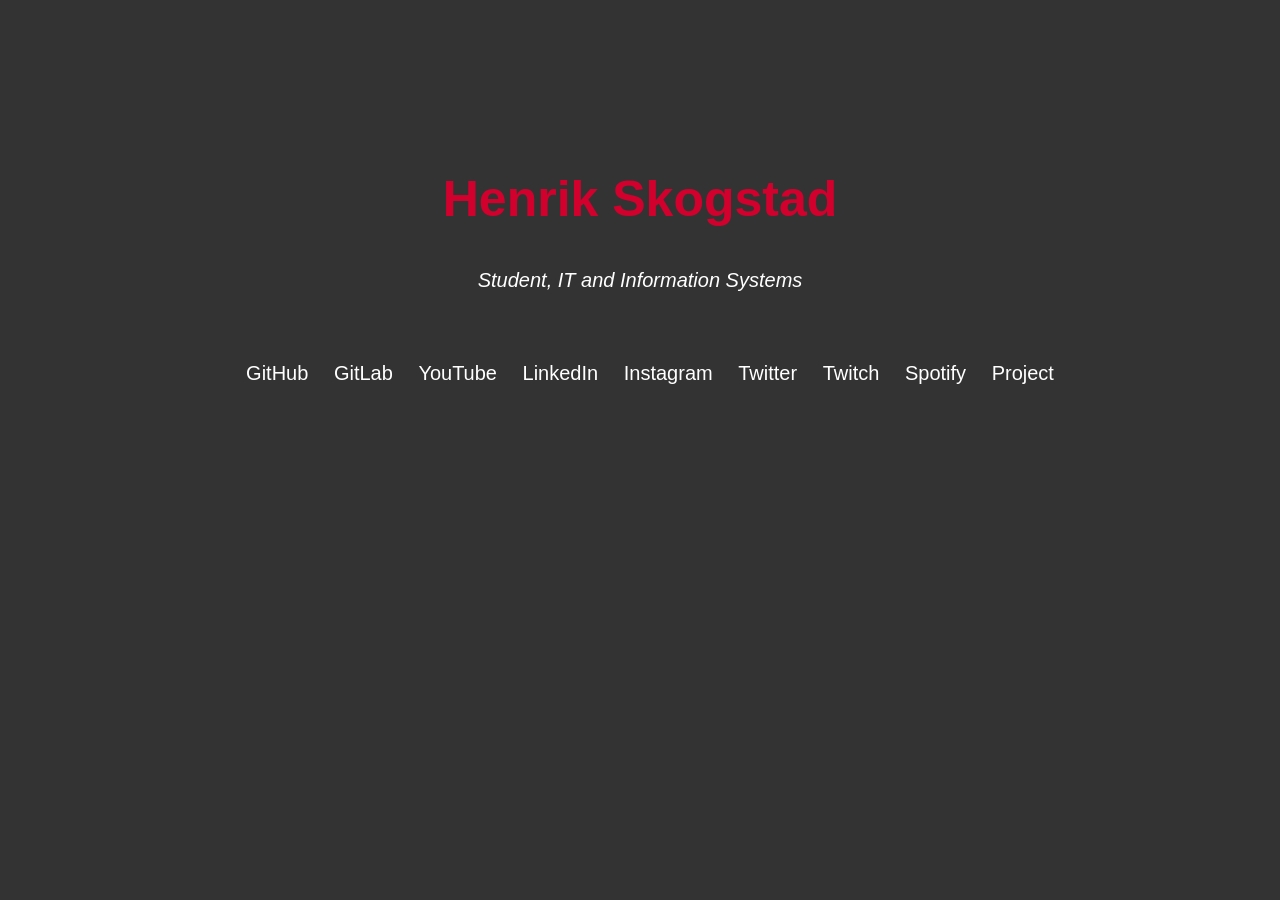
==== index.html @ 6e89b496 "Update index.html" ====
<!DOCTYPE html>
<html lang="en">

<head>
    	<meta charset="utf-8">
	<meta name="viewport" content="width=device-width, initial-scale=1.0">
	<meta name="title" content="skogstad">
	<meta name="description" content="skogstad link page">
	<meta name="keywords" content="skogstad, henrik, uia">
	<meta name="robots" content="index, follow">
	<meta http-equiv="Content-Type" content="text/html; charset=utf-8">
	<meta name="author" content="Henrik Skogstad">
	<title>Skogstad</title>
	<link rel="shortcut icon" type="image/png" href="images/image.png" />
   	<link rel="stylesheet" href="css/styles.css">
	
</head>
<body>

<!-- Navbar -->
<section class="navbar">
	<a href="https://www.youtube.com/watch?v=dQw4w9WgXcQ"><h2>Henrik Skogstad</h2></a>
	<p><i>Student, IT and Information Systems</i></p>
    <ul>
        <li><a href="https://github.com/Skogstad-beep" target="_blank">GitHub</a></li>
	<li><a href="https://gitlab.com/Skogstad-beep" target="_blank">GitLab</a></li>
        <li><a href="https://www.youtube.com/channel/UCy0a8EIgrMIhomX0v0USUjg" target="_blank">YouTube</a></li>
        <li><a href="https://www.linkedin.com/in/henrik-skogstad-150b83199/" target="_blank">LinkedIn</a></li>
	<li><a href="https://www.instagram.com/henrik.skogstad/" target="_blank">Instagram</a></li>
	<li><a href="https://twitter.com/Sk0gstad" target="_blank">Twitter</a></li>
	<li><a href="https://www.twitch.tv/sk0gstad" target="_blank">Twitch</a></li>
	<li><a href="https://open.spotify.com/user/x-henrik-x" target="_blank">Spotify</a></li>
	<li><a href="project.html" target="_blank">Project</a></li>

    </ul>
</section>
</body>


</html>
---- css/styles.css ----
/* -- Design for hele body -- */
        body {
            margin: 0;
            background-color: #333;
        }
        /* -- Navbar design -- */
        .navbar a {
            text-decoration: none;
        }
        .navbar p {
         color: #fff;
        }
        .navbar h2 {
            text-align: center;
            color: #d2002d;
            font-size: 50px;
            font-family: 'Roboto', sans-serif;
            padding-top: 10%;
        }
        .navbar {
            text-align: center;
            margin: 0;
            font-size: 20px;
            font-family: 'Roboto', sans-serif;
            width: 100%;
        }
        ul {
        }
        ul li {
            display: inline-block;
            margin-bottom: 5px;
            margin-top: 50px;
            margin-right: 20px;
        }
        ul li a {
            text-decoration: none;
            color: #fff;
        }
        ul li a:hover {
            color: #d2002d;
            transition: 0.25s;
        }
        /* -- UIA Logo -- */
        .UIA-Logo {
            text-align: center;
            float: bottom;
            padding-top: 100px;
        }
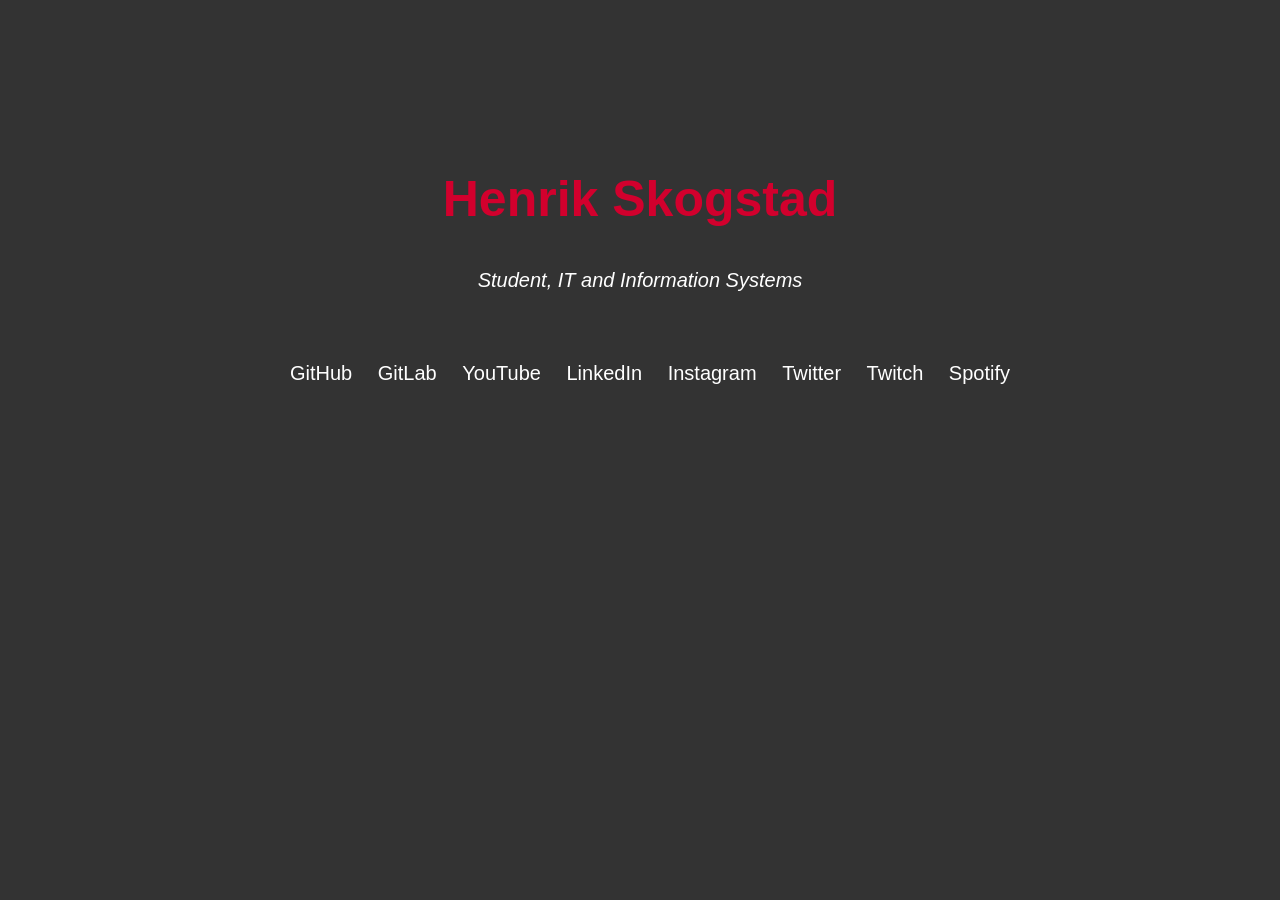
==== commit 6fdaeea9: "Update index.html" ====
--- a/index.html
+++ b/index.html
@@ -30,8 +30,6 @@
 	<li><a href="https://twitter.com/Sk0gstad" target="_blank">Twitter</a></li>
 	<li><a href="https://www.twitch.tv/sk0gstad" target="_blank">Twitch</a></li>
 	<li><a href="https://open.spotify.com/user/x-henrik-x" target="_blank">Spotify</a></li>
-	<li><a href="project.html" target="_blank">Project</a></li>
-
     </ul>
 </section>
 </body>
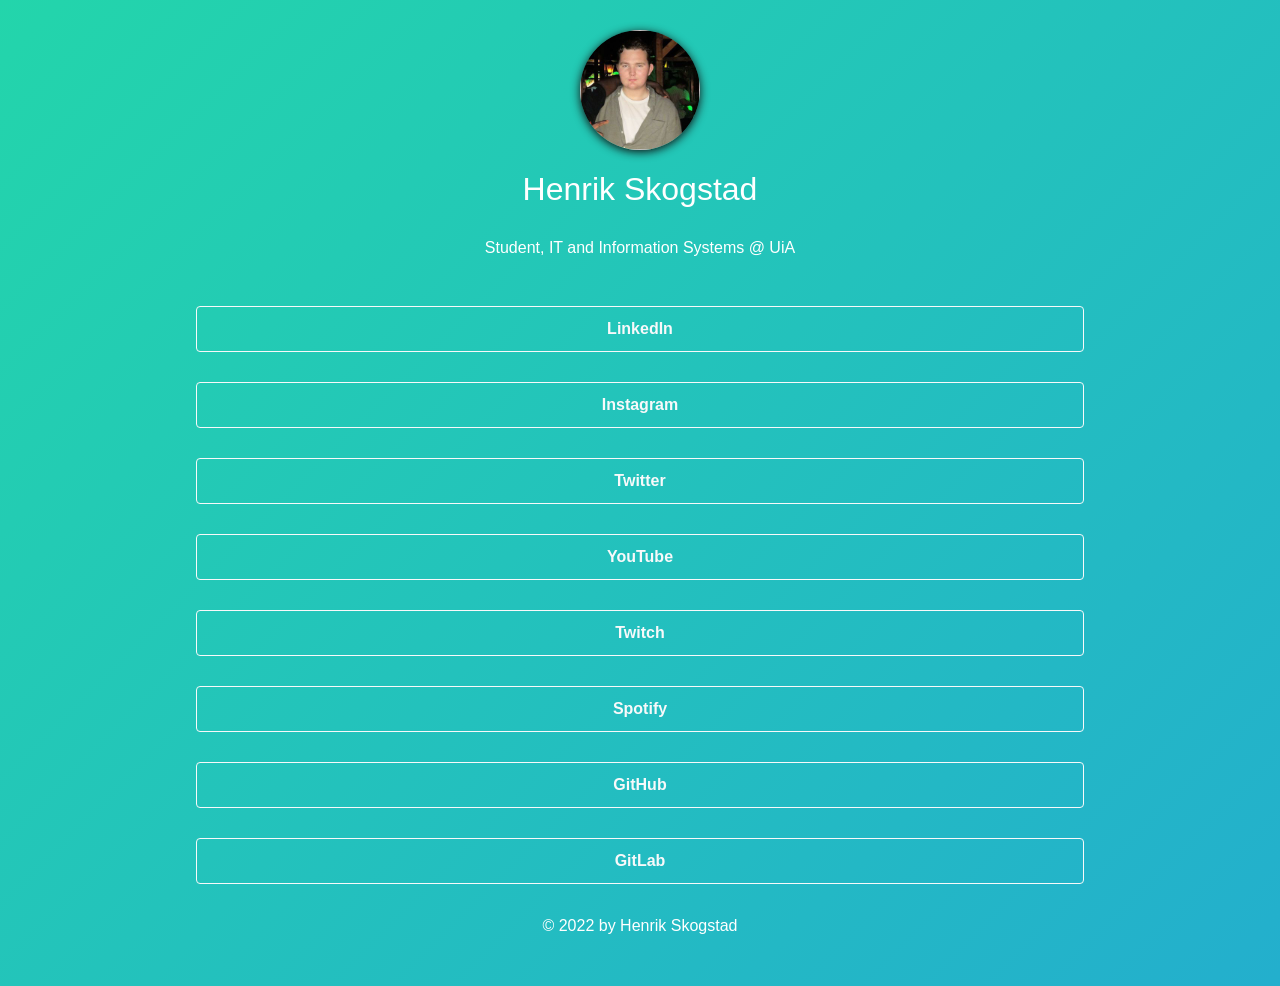
==== commit 78eecbe3: "New design++" ====
--- a/index.html
+++ b/index.html
@@ -1,38 +1,71 @@
 <!DOCTYPE html>
-<html lang="en">
+<html lang="en" >
 
-<head>
-    	<meta charset="utf-8">
-	<meta name="viewport" content="width=device-width, initial-scale=1.0">
-	<meta name="title" content="skogstad">
-	<meta name="description" content="skogstad link page">
-	<meta name="keywords" content="skogstad, henrik, uia">
-	<meta name="robots" content="index, follow">
-	<meta http-equiv="Content-Type" content="text/html; charset=utf-8">
-	<meta name="author" content="Henrik Skogstad">
-	<title>Skogstad</title>
-	<link rel="shortcut icon" type="image/png" href="images/image.png" />
-   	<link rel="stylesheet" href="css/styles.css">
-	
+<head><meta http-equiv="Content-Type" content="text/html; charset=utf-8">
+    
+    <title>Linktree</title>
+
+    <meta name="viewport" content="width=device-width, initial-scale=1">
+    <link rel="stylesheet" href="styles.css">
+    <link rel="stylesheet" href="https://stackpath.bootstrapcdn.com/bootstrap/4.1.3/css/bootstrap.min.css" integrity="sha384-MCw98/SFnGE8fJT3GXwEOngsV7Zt27NXFoaoApmYm81iuXoPkFOJwJ8ERdknLPMO" crossorigin="anonymous">
+    <link rel="shortcut icon" type="image/png" href="image.png" />
+
 </head>
+
 <body>
-
-<!-- Navbar -->
-<section class="navbar">
-	<a href="https://www.youtube.com/watch?v=dQw4w9WgXcQ"><h2>Henrik Skogstad</h2></a>
-	<p><i>Student, IT and Information Systems</i></p>
-    <ul>
-        <li><a href="https://github.com/Skogstad-beep" target="_blank">GitHub</a></li>
-	<li><a href="https://gitlab.com/Skogstad-beep" target="_blank">GitLab</a></li>
-        <li><a href="https://www.youtube.com/channel/UCy0a8EIgrMIhomX0v0USUjg" target="_blank">YouTube</a></li>
-        <li><a href="https://www.linkedin.com/in/henrik-skogstad-150b83199/" target="_blank">LinkedIn</a></li>
-	<li><a href="https://www.instagram.com/henrik.skogstad/" target="_blank">Instagram</a></li>
-	<li><a href="https://twitter.com/Sk0gstad" target="_blank">Twitter</a></li>
-	<li><a href="https://www.twitch.tv/sk0gstad" target="_blank">Twitch</a></li>
-	<li><a href="https://open.spotify.com/user/x-henrik-x" target="_blank">Spotify</a></li>
-    </ul>
-</section>
-</body>
+        <!-- Alpha.ly Version 0.1 | Development Version -->
+    <div class="container">
+    <div class="col-xs-12">
+            <div class="text-center" style="padding-top: 30px; padding-bottom: 30px;">
+                <img class="backdrop linktree">
+                <h2 style="color: #ffffff; padding-top: 20px;">Henrik Skogstad</h2>
+                <p style="color: #ffffff; padding-top: 20px;">Student, IT and Information Systems @ UiA</p>
+            </div>
+    </div>
+    </div>
 
 
-</html>
+    <div class="container">
+    <div class="col-xs-12">
+            <div class="text-center">
+                <div style="padding-bottom: 30px;">
+                    <button onclick="location.href='https://www.linkedin.com/in/henrik-skogstad-150b83199/'" type="button" class="btn btn-outline-light shake" style="width: 80%; padding-top:10px; padding-bottom:10px; font-weight: 600;">LinkedIn</button>
+                </div>
+                <div style="padding-bottom: 30px;">
+                    <button onclick="location.href='https://www.instagram.com/henrik.skogstad/'" type="button" class="btn btn-outline-light" style="width: 80%; padding-top:10px; padding-bottom:10px; font-weight: 600;">Instagram</button>
+                </div>
+                <div style="padding-bottom: 30px;">
+                    <button onclick="location.href='https://twitter.com/Sk0gstad'" type="button" class="btn btn-outline-light" style="width: 80%; padding-top:10px; padding-bottom:10px; font-weight: 600;">Twitter</button>
+                </div>
+                <div style="padding-bottom: 30px;">
+                    <button onclick="location.href='https://www.youtube.com/channel/UCy0a8EIgrMIhomX0v0USUjg'" type="button" class="btn btn-outline-light" style="width: 80%; padding-top:10px; padding-bottom:10px; font-weight: 600;">YouTube</button>
+                </div>
+                <div style="padding-bottom: 30px;">
+                    <button onclick="location.href='https://www.twitch.tv/sk0gstad'" type="button" class="btn btn-outline-light" style="width: 80%; padding-top:10px; padding-bottom:10px; font-weight: 600;">Twitch</button>
+                </div>
+                <div style="padding-bottom: 30px;">
+                    <button onclick="location.href='https://open.spotify.com/user/x-henrik-x'" type="button" class="btn btn-outline-light" style="width: 80%; padding-top:10px; padding-bottom:10px; font-weight: 600;">Spotify</button>
+                </div>
+                <div style="padding-bottom: 30px;">
+                    <button onclick="location.href='https://github.com/Skogstad-beep'" type="button" class="btn btn-outline-light" style="width: 80%; padding-top:10px; padding-bottom:10px; font-weight: 600;">GitHub</button>
+                </div>
+                <div style="padding-bottom: 30px;">
+                    <button onclick="location.href='https://gitlab.com/Skogstad-beep'" type="button" class="btn btn-outline-light" style="width: 80%; padding-top:10px; padding-bottom:10px; font-weight: 600;">GitLab</button>
+                </div>
+            </div>
+    </div>
+    </div>
+
+        <div class="text-center">
+            <a href="https://github.com/Skogstad-beep" style="color: #ffffff;" target="_blank">© 2022 by Henrik Skogstad</a>
+        </div>
+
+        <br><br>
+
+    <script src="https://code.jquery.com/jquery-3.3.1.slim.min.js" integrity="sha384-q8i/X+965DzO0rT7abK41JStQIAqVgRVzpbzo5smXKp4YfRvH+8abtTE1Pi6jizo" crossorigin="anonymous"></script>
+    <script src="https://cdnjs.cloudflare.com/ajax/libs/popper.js/1.14.3/umd/popper.min.js" integrity="sha384-ZMP7rVo3mIykV+2+9J3UJ46jBk0WLaUAdn689aCwoqbBJiSnjAK/l8WvCWPIPm49" crossorigin="anonymous"></script>
+    <script src="https://stackpath.bootstrapcdn.com/bootstrap/4.1.3/js/bootstrap.min.js" integrity="sha384-ChfqqxuZUCnJSK3+MXmPNIyE6ZbWh2IMqE241rYiqJxyMiZ6OW/JmZQ5stwEULTy" crossorigin="anonymous"></script>
+    <!-- This pre-lander was created by Brandon Nilsson -->
+    <!-- You're welcome to edit, reproduce and change this template as long as original contributation stays present on the website at all times.  -->
+</body>
+</html>
--- a/styles.css
+++ b/styles.css
@@ -0,0 +1,96 @@
+body {
+	width: 100wh;
+	height: 90vh;
+	color: #fff;
+	background: linear-gradient(-45deg, #EE7752, #E73C7E, #23A6D5, #23D5AB);
+	background-size: 400% 400%;
+	-webkit-animation: Gradient 15s ease infinite;
+	-moz-animation: Gradient 15s ease infinite;
+	animation: Gradient 15s ease infinite;
+}
+
+@-webkit-keyframes Gradient {
+	0% {
+		background-position: 0% 50%
+	}
+	50% {
+		background-position: 100% 50%
+	}
+	100% {
+		background-position: 0% 50%
+	}
+}
+
+@-moz-keyframes Gradient {
+	0% {
+		background-position: 0% 50%
+	}
+	50% {
+		background-position: 100% 50%
+	}
+	100% {
+		background-position: 0% 50%
+	}
+}
+
+@keyframes Gradient {
+	0% {
+		background-position: 0% 50%
+	}
+	50% {
+		background-position: 100% 50%
+	}
+	100% {
+		background-position: 0% 50%
+	}
+}
+
+h1,
+h6 {
+	font-family: 'Open Sans';
+	font-weight: 300;
+	text-align: center;
+	position: absolute;
+	top: 45%;
+	right: 0;
+	left: 0;
+}
+
+.shake {
+	animation: shake-animation 4.72s ease infinite;
+	transform-origin: 50% 50%;
+  }
+  .element {
+	margin: 0 auto;
+	width: 150px;
+	height: 150px;
+	background: red;
+  }
+  @keyframes shake-animation {
+	 0% { transform:translate(0,0) }
+	1.78571% { transform:translate(5px,0) }
+	3.57143% { transform:translate(0,0) }
+	5.35714% { transform:translate(5px,0) }
+	7.14286% { transform:translate(0,0) }
+	8.92857% { transform:translate(5px,0) }
+	10.71429% { transform:translate(0,0) }
+	100% { transform:translate(0,0) }
+  }
+
+  .backdrop {
+	  -moz-box-shadow: 0px 6px 5px #111; 
+	  -webkit-box-shadow: 0px 6px 5px #111; 
+	  box-shadow: 0px 2px 10px #111; 
+	  -moz-border-radius:190px; 
+	  -webkit-border-radius:190px; 
+	  border-radius:190px;
+  }
+
+  .linktree {
+	  width: 120px;
+	  height: 120px;
+	  background-image: url("skogen.jpg");
+	  background-size: cover;
+	  background-repeat: no-repeat;
+	  background-position: 50% 50%;
+  }
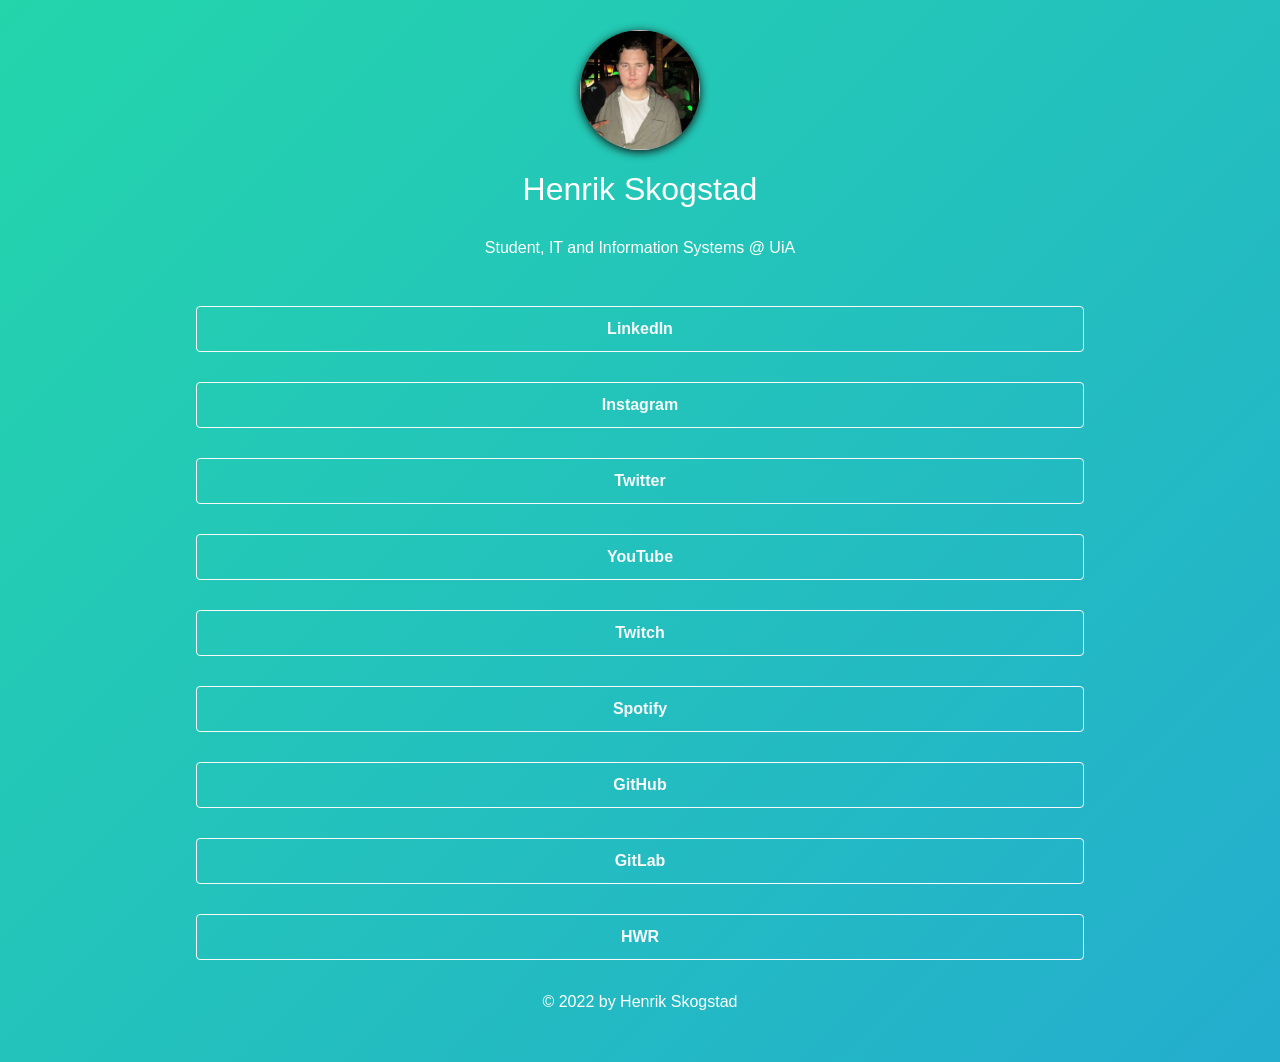
==== commit c88c4de9: "Update index.html" ====
--- a/index.html
+++ b/index.html
@@ -52,6 +52,9 @@
                 <div style="padding-bottom: 30px;">
                     <button onclick="location.href='https://gitlab.com/Skogstad-beep'" type="button" class="btn btn-outline-light" style="width: 80%; padding-top:10px; padding-bottom:10px; font-weight: 600;">GitLab</button>
                 </div>
+                 <div style="padding-bottom: 30px;">
+                    <button onclick="location.href='hwr/index.html'" type="button" class="btn btn-outline-light" style="width: 80%; padding-top:10px; padding-bottom:10px; font-weight: 600;">HWR</button>
+                </div>
             </div>
     </div>
     </div>
@@ -68,4 +71,4 @@
     <!-- This pre-lander was created by Brandon Nilsson -->
     <!-- You're welcome to edit, reproduce and change this template as long as original contributation stays present on the website at all times.  -->
 </body>
-</html>+</html>
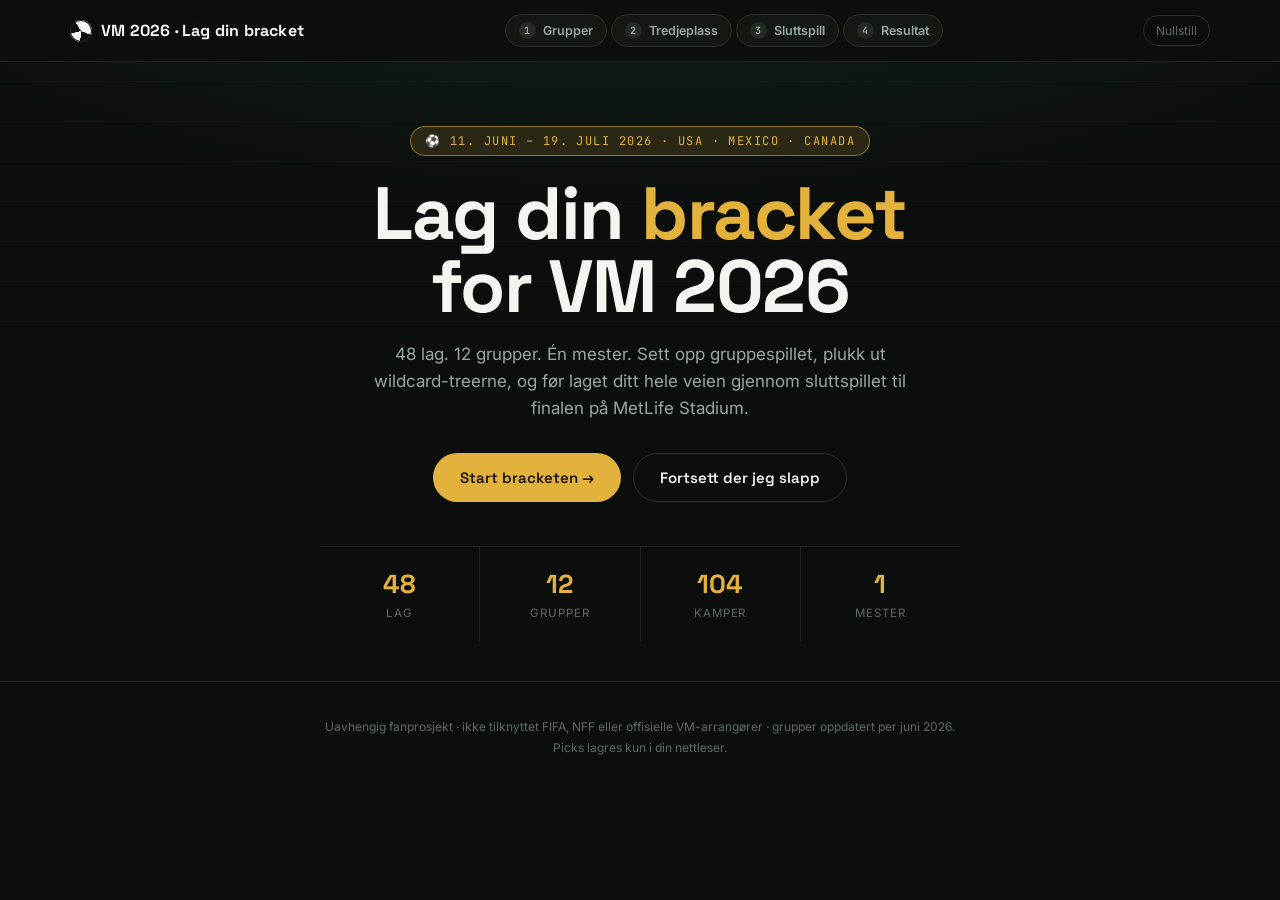
==== commit ac73802e: "uploaded new website" ====
--- a/index.html
+++ b/index.html
@@ -1,74 +1,905 @@
-<!DOCTYPE html>
-<html lang="en" >
-
-<head><meta http-equiv="Content-Type" content="text/html; charset=utf-8">
-    
-    <title>Linktree</title>
-
-    <meta name="viewport" content="width=device-width, initial-scale=1">
-    <link rel="stylesheet" href="styles.css">
-    <link rel="stylesheet" href="https://stackpath.bootstrapcdn.com/bootstrap/4.1.3/css/bootstrap.min.css" integrity="sha384-MCw98/SFnGE8fJT3GXwEOngsV7Zt27NXFoaoApmYm81iuXoPkFOJwJ8ERdknLPMO" crossorigin="anonymous">
-    <link rel="shortcut icon" type="image/png" href="image.png" />
-
-</head>
-
-<body>
-        <!-- Alpha.ly Version 0.1 | Development Version -->
-    <div class="container">
-    <div class="col-xs-12">
-            <div class="text-center" style="padding-top: 30px; padding-bottom: 30px;">
-                <img class="backdrop linktree">
-                <h2 style="color: #ffffff; padding-top: 20px;">Henrik Skogstad</h2>
-                <p style="color: #ffffff; padding-top: 20px;">Student, IT and Information Systems @ UiA</p>
-            </div>
-    </div>
-    </div>
-
-
-    <div class="container">
-    <div class="col-xs-12">
-            <div class="text-center">
-                <div style="padding-bottom: 30px;">
-                    <button onclick="location.href='https://www.linkedin.com/in/henrik-skogstad-150b83199/'" type="button" class="btn btn-outline-light shake" style="width: 80%; padding-top:10px; padding-bottom:10px; font-weight: 600;">LinkedIn</button>
-                </div>
-                <div style="padding-bottom: 30px;">
-                    <button onclick="location.href='https://www.instagram.com/henrik.skogstad/'" type="button" class="btn btn-outline-light" style="width: 80%; padding-top:10px; padding-bottom:10px; font-weight: 600;">Instagram</button>
-                </div>
-                <div style="padding-bottom: 30px;">
-                    <button onclick="location.href='https://twitter.com/Sk0gstad'" type="button" class="btn btn-outline-light" style="width: 80%; padding-top:10px; padding-bottom:10px; font-weight: 600;">Twitter</button>
-                </div>
-                <div style="padding-bottom: 30px;">
-                    <button onclick="location.href='https://www.youtube.com/channel/UCy0a8EIgrMIhomX0v0USUjg'" type="button" class="btn btn-outline-light" style="width: 80%; padding-top:10px; padding-bottom:10px; font-weight: 600;">YouTube</button>
-                </div>
-                <div style="padding-bottom: 30px;">
-                    <button onclick="location.href='https://www.twitch.tv/sk0gstad'" type="button" class="btn btn-outline-light" style="width: 80%; padding-top:10px; padding-bottom:10px; font-weight: 600;">Twitch</button>
-                </div>
-                <div style="padding-bottom: 30px;">
-                    <button onclick="location.href='https://open.spotify.com/user/x-henrik-x'" type="button" class="btn btn-outline-light" style="width: 80%; padding-top:10px; padding-bottom:10px; font-weight: 600;">Spotify</button>
-                </div>
-                <div style="padding-bottom: 30px;">
-                    <button onclick="location.href='https://github.com/Skogstad-beep'" type="button" class="btn btn-outline-light" style="width: 80%; padding-top:10px; padding-bottom:10px; font-weight: 600;">GitHub</button>
-                </div>
-                <div style="padding-bottom: 30px;">
-                    <button onclick="location.href='https://gitlab.com/Skogstad-beep'" type="button" class="btn btn-outline-light" style="width: 80%; padding-top:10px; padding-bottom:10px; font-weight: 600;">GitLab</button>
-                </div>
-                 <div style="padding-bottom: 30px;">
-                    <button onclick="location.href='hwr/index.html'" type="button" class="btn btn-outline-light" style="width: 80%; padding-top:10px; padding-bottom:10px; font-weight: 600;">HWR</button>
-                </div>
-            </div>
-    </div>
-    </div>
-
-        <div class="text-center">
-            <a href="https://github.com/Skogstad-beep" style="color: #ffffff;" target="_blank">© 2022 by Henrik Skogstad</a>
-        </div>
-
-        <br><br>
-
-    <script src="https://code.jquery.com/jquery-3.3.1.slim.min.js" integrity="sha384-q8i/X+965DzO0rT7abK41JStQIAqVgRVzpbzo5smXKp4YfRvH+8abtTE1Pi6jizo" crossorigin="anonymous"></script>
-    <script src="https://cdnjs.cloudflare.com/ajax/libs/popper.js/1.14.3/umd/popper.min.js" integrity="sha384-ZMP7rVo3mIykV+2+9J3UJ46jBk0WLaUAdn689aCwoqbBJiSnjAK/l8WvCWPIPm49" crossorigin="anonymous"></script>
-    <script src="https://stackpath.bootstrapcdn.com/bootstrap/4.1.3/js/bootstrap.min.js" integrity="sha384-ChfqqxuZUCnJSK3+MXmPNIyE6ZbWh2IMqE241rYiqJxyMiZ6OW/JmZQ5stwEULTy" crossorigin="anonymous"></script>
-    <!-- This pre-lander was created by Brandon Nilsson -->
-    <!-- You're welcome to edit, reproduce and change this template as long as original contributation stays present on the website at all times.  -->
-</body>
-</html>
+<!DOCTYPE html>
+<html lang="no">
+<head>
+<meta charset="UTF-8">
+<meta name="viewport" content="width=device-width, initial-scale=1, maximum-scale=5">
+<title>VM 2026 – Lag din bracket</title>
+<meta name="description" content="Bygg din egen bracket for Fotball-VM 2026. Velg gruppevinnere, tredjeplasser og hvert oppgjør fra 32-delsfinalen til finalen.">
+<meta name="theme-color" content="#0b0e0d">
+<link rel="preconnect" href="https://fonts.googleapis.com">
+<link rel="preconnect" href="https://fonts.gstatic.com" crossorigin>
+<link href="https://fonts.googleapis.com/css2?family=Space+Grotesk:wght@500;600;700&family=Inter:wght@400;500;600;700&family=JetBrains+Mono:wght@400;500;600&display=swap" rel="stylesheet">
+<style>
+:root{
+  --bg:#0b0e0d;
+  --bg-grad: radial-gradient(ellipse 120% 60% at 50% -10%, #12241a 0%, #0b0e0d 55%);
+  --surface:#131813;
+  --surface-2:#1b221c;
+  --surface-3:#232b23;
+  --border:#293029;
+  --border-soft:#1e251e;
+  --text:#f3f5f1;
+  --text-dim:#9aa89e;
+  --text-faint:#5f6b62;
+  --grass:#2f6b46;
+  --grass-dim:#1c3d29;
+  --gold:#e3b23c;
+  --gold-soft:rgba(227,178,60,.14);
+  --gold-line:rgba(227,178,60,.55);
+  --brick:#c1573f;
+  --radius:14px;
+  --radius-sm:9px;
+  --font-display:'Space Grotesk',sans-serif;
+  --font-body:'Inter',sans-serif;
+  --font-mono:'JetBrains Mono',monospace;
+  --shadow: 0 10px 30px -12px rgba(0,0,0,.6);
+}
+*{box-sizing:border-box;}
+html{scroll-behavior:smooth;}
+body{
+  margin:0;
+  background:var(--bg-grad),var(--bg);
+  color:var(--text);
+  font-family:var(--font-body);
+  -webkit-font-smoothing:antialiased;
+  min-height:100vh;
+}
+a{color:inherit;}
+button{font-family:inherit;}
+::selection{background:var(--gold-soft);color:var(--gold);}
+
+/* ---------- utility ---------- */
+.wrap{max-width:1180px;margin:0 auto;padding:0 20px;}
+.hide{display:none !important;}
+.mono{font-family:var(--font-mono);}
+.dim{color:var(--text-dim);}
+.center{text-align:center;}
+
+/* ---------- top bar ---------- */
+header.topbar{
+  position:sticky;top:0;z-index:50;
+  background:rgba(11,14,13,.86);
+  backdrop-filter:blur(10px);
+  border-bottom:1px solid var(--border-soft);
+}
+.topbar-inner{
+  max-width:1180px;margin:0 auto;padding:14px 20px;
+  display:flex;align-items:center;gap:18px;justify-content:space-between;
+}
+.brand{display:flex;align-items:center;gap:9px;font-family:var(--font-display);font-weight:700;font-size:16px;letter-spacing:.2px;white-space:nowrap;}
+.brand .ball{
+  width:22px;height:22px;border-radius:50%;
+  background:conic-gradient(from 40deg,#f3f5f1 0 20%,#0b0e0d 0 40%,#f3f5f1 0 60%,#0b0e0d 0 80%,#f3f5f1 0);
+  box-shadow:0 0 0 1px var(--border-soft) inset;
+  flex-shrink:0;
+}
+.steps-nav{
+  display:flex;gap:4px;overflow-x:auto;scrollbar-width:none;
+  -ms-overflow-style:none;
+}
+.steps-nav::-webkit-scrollbar{display:none;}
+.step-pill{
+  display:flex;align-items:center;gap:7px;
+  padding:7px 13px;border-radius:100px;border:1px solid var(--border);
+  background:var(--surface);color:var(--text-dim);
+  font-size:12.5px;font-weight:600;white-space:nowrap;
+  cursor:pointer;transition:.15s ease;
+}
+.step-pill .num{
+  width:17px;height:17px;border-radius:50%;background:var(--surface-3);
+  display:flex;align-items:center;justify-content:center;font-size:10px;font-family:var(--font-mono);
+  flex-shrink:0;
+}
+.step-pill.active{border-color:var(--gold-line);color:var(--gold);background:var(--gold-soft);}
+.step-pill.active .num{background:var(--gold);color:#1a1305;}
+.step-pill.done{color:var(--text);}
+.step-pill.done .num{background:var(--grass);color:#eafff0;}
+.step-pill:disabled,.step-pill.locked{opacity:.4;cursor:not-allowed;}
+.reset-btn{
+  border:1px solid var(--border);background:transparent;color:var(--text-faint);
+  padding:7px 12px;border-radius:100px;font-size:12px;cursor:pointer;white-space:nowrap;
+  transition:.15s;
+}
+.reset-btn:hover{color:var(--brick);border-color:var(--brick);}
+
+/* ---------- hero ---------- */
+.hero{padding:64px 20px 40px;position:relative;overflow:hidden;}
+.hero:before{
+  content:"";position:absolute;inset:0;pointer-events:none;
+  background-image:
+    repeating-linear-gradient(0deg, transparent 0 39px, var(--border-soft) 39px 40px);
+  mask-image:linear-gradient(180deg, black, transparent 70%);
+  opacity:.35;
+}
+.hero-inner{max-width:1180px;margin:0 auto;position:relative;text-align:center;}
+.eyebrow{
+  display:inline-flex;align-items:center;gap:8px;
+  font-family:var(--font-mono);font-size:12px;letter-spacing:.12em;text-transform:uppercase;
+  color:var(--gold);background:var(--gold-soft);border:1px solid var(--gold-line);
+  padding:6px 14px;border-radius:100px;margin-bottom:22px;
+}
+.hero h1{
+  font-family:var(--font-display);font-weight:700;
+  font-size:clamp(38px,7vw,74px);line-height:.98;letter-spacing:-.02em;margin:0 0 18px;
+}
+.hero h1 span{color:var(--gold);}
+.hero p.lead{
+  max-width:560px;margin:0 auto 30px;color:var(--text-dim);
+  font-size:17px;line-height:1.6;
+}
+.hero-ctas{display:flex;gap:12px;justify-content:center;flex-wrap:wrap;margin-bottom:44px;}
+.btn{
+  font-family:var(--font-display);font-weight:600;font-size:15px;
+  padding:14px 26px;border-radius:100px;border:1px solid transparent;cursor:pointer;
+  display:inline-flex;align-items:center;gap:8px;transition:.15s ease;
+}
+.btn-primary{background:var(--gold);color:#1a1305;}
+.btn-primary:hover{transform:translateY(-1px);box-shadow:0 8px 22px -8px rgba(227,178,60,.5);}
+.btn-ghost{background:transparent;border-color:var(--border);color:var(--text);}
+.btn-ghost:hover{border-color:var(--text-dim);}
+.btn:disabled{opacity:.35;cursor:not-allowed;transform:none;box-shadow:none;}
+
+.stat-row{display:flex;gap:0;justify-content:center;flex-wrap:wrap;border-top:1px solid var(--border-soft);max-width:640px;margin:0 auto;}
+.stat{flex:1;min-width:120px;padding:20px 10px;border-right:1px solid var(--border-soft);}
+.stat:last-child{border-right:none;}
+.stat b{display:block;font-family:var(--font-display);font-size:26px;color:var(--gold);}
+.stat span{font-size:11.5px;color:var(--text-faint);text-transform:uppercase;letter-spacing:.08em;}
+
+/* ---------- sections ---------- */
+section.step{padding:10px 20px 90px;display:none;}
+section.step.visible{display:block;}
+.step-head{max-width:640px;margin:0 auto 34px;text-align:center;}
+.step-head .k{font-family:var(--font-mono);color:var(--gold);font-size:12px;letter-spacing:.1em;text-transform:uppercase;}
+.step-head h2{font-family:var(--font-display);font-size:clamp(26px,4vw,36px);margin:8px 0 10px;}
+.step-head p{color:var(--text-dim);font-size:15px;line-height:1.6;margin:0;}
+
+/* ---------- group cards ---------- */
+.group-grid{
+  display:grid;grid-template-columns:repeat(auto-fill,minmax(270px,1fr));
+  gap:16px;max-width:1180px;margin:0 auto;
+}
+.group-card{
+  background:var(--surface);border:1px solid var(--border);border-radius:var(--radius);
+  overflow:hidden;
+}
+.group-card-head{
+  display:flex;align-items:center;justify-content:space-between;
+  padding:13px 16px;border-bottom:1px solid var(--border-soft);
+}
+.group-card-head h3{margin:0;font-family:var(--font-display);font-size:15px;letter-spacing:.03em;}
+.group-progress{
+  width:22px;height:22px;border-radius:50%;position:relative;
+  background:conic-gradient(var(--gold) calc(var(--p,0)*1%), var(--surface-3) 0);
+}
+.group-progress:after{
+  content:"";position:absolute;inset:3px;border-radius:50%;background:var(--surface);
+}
+.team-list{list-style:none;margin:0;padding:8px;display:flex;flex-direction:column;gap:6px;}
+.team-row{
+  display:flex;align-items:center;gap:10px;padding:9px 10px;border-radius:var(--radius-sm);
+  background:var(--surface-2);border:1px solid transparent;transition:.15s;
+}
+.team-row .rank{
+  font-family:var(--font-mono);font-size:11px;font-weight:600;
+  width:20px;height:20px;border-radius:50%;display:flex;align-items:center;justify-content:center;
+  background:var(--surface-3);color:var(--text-faint);flex-shrink:0;
+}
+.team-row.r1 .rank{background:var(--gold);color:#1a1305;}
+.team-row.r2{background:var(--grass-dim);}
+.team-row.r2 .rank{background:#c8d6cc;color:#16241b;}
+.team-row.r3 .rank{background:#9a5a2e;color:#231206;}
+.team-row.r4{opacity:.55;}
+.team-row .flag{font-size:17px;line-height:1;}
+.team-row .name{flex:1;font-size:13.5px;font-weight:500;}
+.team-row .movers{display:flex;gap:3px;}
+.team-row .movers button{
+  width:23px;height:23px;border-radius:6px;border:1px solid var(--border);background:var(--surface-3);
+  color:var(--text-dim);cursor:pointer;font-size:11px;line-height:1;display:flex;align-items:center;justify-content:center;
+}
+.team-row .movers button:hover{border-color:var(--gold-line);color:var(--gold);}
+.team-row .movers button:disabled{opacity:.25;cursor:default;}
+.group-card-foot{
+  padding:9px 16px 13px;font-size:11px;color:var(--text-faint);font-family:var(--font-mono);
+  border-top:1px solid var(--border-soft);
+}
+.group-card-foot b{color:var(--gold);}
+
+/* ---------- third place ---------- */
+.third-counter{
+  position:sticky;top:66px;z-index:20;max-width:340px;margin:0 auto 26px;
+  background:var(--surface);border:1px solid var(--border);border-radius:100px;
+  padding:10px 18px;text-align:center;font-family:var(--font-mono);font-size:13px;
+  display:flex;align-items:center;justify-content:center;gap:10px;box-shadow:var(--shadow);
+}
+.third-counter .n{color:var(--gold);font-weight:600;}
+.third-grid{
+  display:grid;grid-template-columns:repeat(auto-fill,minmax(230px,1fr));
+  gap:12px;max-width:1000px;margin:0 auto;
+}
+.third-card{
+  display:flex;align-items:center;gap:12px;
+  background:var(--surface);border:1px solid var(--border);border-radius:var(--radius);
+  padding:13px 15px;cursor:pointer;transition:.15s;
+}
+.third-card:hover{border-color:var(--border);background:var(--surface-2);}
+.third-card.selected{border-color:var(--gold-line);background:var(--gold-soft);}
+.third-card .flag{font-size:22px;}
+.third-card .info{flex:1;}
+.third-card .info b{display:block;font-size:14px;font-weight:600;}
+.third-card .info span{font-size:11px;color:var(--text-faint);font-family:var(--font-mono);text-transform:uppercase;}
+.third-card .tick{
+  width:20px;height:20px;border-radius:50%;border:1px solid var(--border);flex-shrink:0;
+  display:flex;align-items:center;justify-content:center;font-size:11px;color:transparent;
+}
+.third-card.selected .tick{background:var(--gold);border-color:var(--gold);color:#1a1305;}
+
+/* ---------- bracket ---------- */
+.bracket-note{
+  max-width:560px;margin:0 auto 30px;text-align:center;font-size:12.5px;color:var(--text-faint);
+  background:var(--surface);border:1px solid var(--border-soft);border-radius:var(--radius-sm);padding:11px 16px;
+}
+.bracket-scroll{overflow-x:auto;padding-bottom:20px;}
+.bracket{display:flex;gap:34px;min-width:max-content;padding:6px 20px 6px 4px;margin:0 auto;width:max-content;}
+.bracket-col{display:flex;flex-direction:column;justify-content:space-around;gap:14px;width:216px;flex-shrink:0;}
+.bracket-col.bronze-col{justify-content:flex-start;padding-top:40px;}
+.col-title{
+  text-align:center;font-family:var(--font-mono);font-size:11px;text-transform:uppercase;letter-spacing:.09em;
+  color:var(--text-faint);margin-bottom:6px;
+}
+.match{
+  background:var(--surface);border:1px solid var(--border);border-radius:var(--radius-sm);overflow:hidden;
+}
+.match.decided{border-color:var(--border);}
+.mrow{
+  display:flex;align-items:center;gap:8px;padding:9px 10px;cursor:pointer;
+  border-bottom:1px solid var(--border-soft);transition:.15s;position:relative;
+}
+.mrow:last-child{border-bottom:none;}
+.mrow .flag{font-size:15px;width:18px;text-align:center;flex-shrink:0;}
+.mrow .nm{flex:1;font-size:12.5px;font-weight:500;color:var(--text-dim);}
+.mrow.empty .nm{color:var(--text-faint);font-style:italic;font-weight:400;}
+.mrow.empty{cursor:default;}
+.mrow.picked{background:var(--gold-soft);}
+.mrow.picked .nm{color:var(--gold);font-weight:700;}
+.mrow.loser{opacity:.4;}
+.mrow:not(.empty):not(.picked):hover{background:var(--surface-2);}
+.tag3{
+  font-family:var(--font-mono);font-size:9px;color:var(--text-faint);
+  background:var(--surface-3);padding:1px 5px;border-radius:4px;flex-shrink:0;
+}
+.champion-slot{
+  display:flex;flex-direction:column;align-items:center;justify-content:center;
+  width:216px;flex-shrink:0;text-align:center;gap:10px;
+}
+.trophy-big{font-size:44px;filter:drop-shadow(0 0 18px var(--gold-line));}
+.champion-slot .flag{font-size:38px;}
+.champion-slot b{font-family:var(--font-display);font-size:17px;}
+.champion-slot span{font-size:11px;color:var(--text-faint);font-family:var(--font-mono);text-transform:uppercase;letter-spacing:.08em;}
+
+/* connectors via simple css lines using pseudo columns */
+.bracket-col .match + .match{margin-top:0;}
+
+/* ---------- footer nav for steps ---------- */
+.step-actions{
+  max-width:1180px;margin:40px auto 0;padding:0 0;
+  display:flex;justify-content:space-between;align-items:center;gap:12px;flex-wrap:wrap;
+}
+.step-actions .right{margin-left:auto;display:flex;gap:10px;}
+
+/* ---------- result ---------- */
+.result-hero{
+  max-width:520px;margin:0 auto 40px;text-align:center;
+  background:linear-gradient(180deg, var(--surface), var(--surface-2));
+  border:1px solid var(--gold-line);border-radius:20px;padding:44px 30px;
+  box-shadow:0 20px 60px -20px rgba(227,178,60,.25);
+}
+.result-hero .trophy{font-size:56px;margin-bottom:10px;filter:drop-shadow(0 0 24px var(--gold-line));}
+.result-hero .flag{font-size:64px;margin:6px 0;}
+.result-hero .k{font-family:var(--font-mono);color:var(--gold);font-size:12px;letter-spacing:.12em;text-transform:uppercase;}
+.result-hero h2{font-family:var(--font-display);font-size:clamp(28px,5vw,42px);margin:8px 0 4px;}
+.result-hero p{color:var(--text-dim);font-size:14px;margin:0 0 22px;}
+.result-actions{display:flex;gap:10px;justify-content:center;flex-wrap:wrap;}
+
+.path-list{max-width:640px;margin:0 auto 40px;}
+.path-list h3{font-family:var(--font-display);font-size:17px;margin-bottom:14px;text-align:center;}
+.path-row{
+  display:flex;align-items:center;gap:12px;padding:11px 14px;border-bottom:1px solid var(--border-soft);
+  font-size:13.5px;
+}
+.path-row .rlabel{width:118px;flex-shrink:0;font-family:var(--font-mono);font-size:10.5px;color:var(--text-faint);text-transform:uppercase;letter-spacing:.06em;}
+.path-row b{font-weight:600;}
+
+/* ---------- toast ---------- */
+.toast{
+  position:fixed;bottom:24px;left:50%;transform:translateX(-50%) translateY(20px);
+  background:var(--surface-3);border:1px solid var(--gold-line);color:var(--text);
+  padding:12px 20px;border-radius:100px;font-size:13px;z-index:100;
+  opacity:0;pointer-events:none;transition:.25s ease;box-shadow:var(--shadow);
+}
+.toast.show{opacity:1;transform:translateX(-50%) translateY(0);}
+
+/* ---------- footer ---------- */
+footer.site-foot{
+  border-top:1px solid var(--border-soft);padding:34px 20px 50px;text-align:center;
+  color:var(--text-faint);font-size:12px;line-height:1.8;
+}
+footer.site-foot a{color:var(--text-dim);text-decoration:none;margin:0 8px;}
+footer.site-foot a:hover{color:var(--gold);}
+
+@media (max-width:640px){
+  .topbar-inner{gap:10px;}
+  .brand span.txt{display:none;}
+  .hero{padding:44px 16px 30px;}
+  .stat{min-width:45%;}
+  .third-counter{position:static;margin-bottom:20px;}
+}
+</style>
+</head>
+<body>
+
+<header class="topbar">
+  <div class="topbar-inner">
+    <div class="brand"><span class="ball"></span><span class="txt">VM 2026 · Lag din bracket</span></div>
+    <nav class="steps-nav" id="stepsNav"></nav>
+    <button class="reset-btn" id="resetBtn">Nullstill</button>
+  </div>
+</header>
+
+<!-- HERO -->
+<section class="hero" id="heroSection">
+  <div class="hero-inner">
+    <div class="eyebrow">⚽ 11. juni – 19. juli 2026 · USA · Mexico · Canada</div>
+    <h1>Lag din <span>bracket</span><br>for VM 2026</h1>
+    <p class="lead">48 lag. 12 grupper. Én mester. Sett opp gruppespillet, plukk ut wildcard-treerne, og før laget ditt hele veien gjennom sluttspillet til finalen på MetLife Stadium.</p>
+    <div class="hero-ctas">
+      <button class="btn btn-primary" id="startBtn">Start bracketen →</button>
+      <button class="btn btn-ghost" id="continueBtn">Fortsett der jeg slapp</button>
+    </div>
+    <div class="stat-row">
+      <div class="stat"><b>48</b><span>Lag</span></div>
+      <div class="stat"><b>12</b><span>Grupper</span></div>
+      <div class="stat"><b>104</b><span>Kamper</span></div>
+      <div class="stat"><b>1</b><span>Mester</span></div>
+    </div>
+  </div>
+</section>
+
+<!-- STEP 1: GROUPS -->
+<section class="step" id="step-groups">
+  <div class="step-head">
+    <div class="k">Steg 1 av 4</div>
+    <h2>Gruppespillet</h2>
+    <p>Bruk pilene til å rangere lagene i hver gruppe. Nr. 1 og 2 går rett til sluttspillet — nr. 3 kjemper videre om en av åtte wildcard-plasser.</p>
+  </div>
+  <div class="group-grid" id="groupGrid"></div>
+  <div class="step-actions">
+    <div></div>
+    <div class="right">
+      <button class="btn btn-primary" id="toThirdBtn" disabled>Neste: Tredjeplasser →</button>
+    </div>
+  </div>
+</section>
+
+<!-- STEP 2: THIRD PLACE -->
+<section class="step" id="step-third">
+  <div class="step-head">
+    <div class="k">Steg 2 av 4</div>
+    <h2>De beste treerne</h2>
+    <p>Tolv lag endte som treer i gruppa si. Åtte av dem går videre til sluttspillet som «lucky losers». Velg dine åtte.</p>
+  </div>
+  <div class="third-counter"><span class="n" id="thirdCount">0</span><span>/ 8 wildcard-lag valgt</span></div>
+  <div class="third-grid" id="thirdGrid"></div>
+  <div class="step-actions">
+    <button class="btn btn-ghost" id="backToGroupsBtn">← Tilbake</button>
+    <div class="right">
+      <button class="btn btn-primary" id="toBracketBtn" disabled>Neste: Sluttspillet →</button>
+    </div>
+  </div>
+</section>
+
+<!-- STEP 3: BRACKET -->
+<section class="step" id="step-bracket">
+  <div class="step-head">
+    <div class="k">Steg 3 av 4</div>
+    <h2>Sluttspillet</h2>
+    <p>Klikk på et lag for å sende det videre til neste runde — helt til du har din VM-mester.</p>
+  </div>
+  <div class="bracket-note">Trekningen av hvilket treer-lag som møter hvilken gruppevinner i 32-delsfinalen er forenklet i denne appen, og følger ikke nødvendigvis FIFAs offisielle trekningsregler.</div>
+  <div class="bracket-scroll">
+    <div class="bracket" id="bracketEl"></div>
+  </div>
+  <div class="step-actions">
+    <button class="btn btn-ghost" id="backToThirdBtn">← Tilbake</button>
+    <div class="right"></div>
+  </div>
+</section>
+
+<!-- STEP 4: RESULT -->
+<section class="step" id="step-result">
+  <div class="step-head">
+    <div class="k">Steg 4 av 4</div>
+    <h2>Din bracket er klar</h2>
+    <p></p>
+  </div>
+  <div class="result-hero" id="resultHero"></div>
+  <div class="path-list" id="pathList"></div>
+  <div class="step-actions" style="justify-content:center;">
+    <button class="btn btn-ghost" id="backToBracketBtn">← Se sluttspillet</button>
+  </div>
+</section>
+
+<footer class="site-foot">
+  <div>Uavhengig fanprosjekt · ikke tilknyttet FIFA, NFF eller offisielle VM-arrangører · grupper oppdatert per juni 2026.</div>
+  <div>Picks lagres kun i din nettleser.</div>
+</footer>
+
+<div class="toast" id="toast"></div>
+
+<script>
+/* ===================== DATA ===================== */
+const GROUPS = {
+  A:["Mexico","Sør-Afrika","Sør-Korea","Tsjekkia"],
+  B:["Canada","Bosnia-Hercegovina","Qatar","Sveits"],
+  C:["Brasil","Marokko","Haiti","Skottland"],
+  D:["USA","Paraguay","Australia","Tyrkia"],
+  E:["Tyskland","Curaçao","Elfenbenskysten","Ecuador"],
+  F:["Nederland","Japan","Sverige","Tunisia"],
+  G:["Belgia","Egypt","Iran","New Zealand"],
+  H:["Spania","Kapp Verde","Saudi-Arabia","Uruguay"],
+  I:["Frankrike","Senegal","Irak","Norge"],
+  J:["Argentina","Algerie","Østerrike","Jordan"],
+  K:["Portugal","DR Kongo","Usbekistan","Colombia"],
+  L:["England","Kroatia","Ghana","Panama"]
+};
+const FLAGS = {
+  "Mexico":"🇲🇽","Sør-Afrika":"🇿🇦","Sør-Korea":"🇰🇷","Tsjekkia":"🇨🇿",
+  "Canada":"🇨🇦","Bosnia-Hercegovina":"🇧🇦","Qatar":"🇶🇦","Sveits":"🇨🇭",
+  "Brasil":"🇧🇷","Marokko":"🇲🇦","Haiti":"🇭🇹","Skottland":"🏴",
+  "USA":"🇺🇸","Paraguay":"🇵🇾","Australia":"🇦🇺","Tyrkia":"🇹🇷",
+  "Tyskland":"🇩🇪","Curaçao":"🇨🇼","Elfenbenskysten":"🇨🇮","Ecuador":"🇪🇨",
+  "Nederland":"🇳🇱","Japan":"🇯🇵","Sverige":"🇸🇪","Tunisia":"🇹🇳",
+  "Belgia":"🇧🇪","Egypt":"🇪🇬","Iran":"🇮🇷","New Zealand":"🇳🇿",
+  "Spania":"🇪🇸","Kapp Verde":"🇨🇻","Saudi-Arabia":"🇸🇦","Uruguay":"🇺🇾",
+  "Frankrike":"🇫🇷","Senegal":"🇸🇳","Irak":"🇮🇶","Norge":"🇳🇴",
+  "Argentina":"🇦🇷","Algerie":"🇩🇿","Østerrike":"🇦🇹","Jordan":"🇯🇴",
+  "Portugal":"🇵🇹","DR Kongo":"🇨🇩","Usbekistan":"🇺🇿","Colombia":"🇨🇴",
+  "England":"🏴","Kroatia":"🇭🇷","Ghana":"🇬🇭","Panama":"🇵🇦"
+};
+const GROUP_LETTERS = Object.keys(GROUPS);
+
+const R32_WINNER_VS_THIRD = ['A','B','D','E','G','I','K','L'];
+const R32_WINNER_VS_RUNNERUP = [
+  {w:'C', r:'F'}, {w:'F', r:'C'}, {w:'H', r:'J'}, {w:'J', r:'H'}
+];
+const R32_RUNNERUP_PAIRS = [ ['A','B'], ['D','E'], ['G','I'], ['K','L'] ];
+
+/* ===================== STATE ===================== */
+const LS_KEY = 'vm2026-bracket-state-v1';
+let state = {
+  step: 'hero', // hero | groups | third | bracket | result
+  groupOrder: {}, // letter -> array of 4 team names, index0=1st...index3=4th
+  thirdSelected: [], // array of team names (max 8)
+  bracket: {} // matchId -> winner team name
+};
+
+function loadState(){
+  try{
+    const raw = localStorage.getItem(LS_KEY);
+    if(raw){
+      const parsed = JSON.parse(raw);
+      state = Object.assign(state, parsed);
+    }
+  }catch(e){}
+  // init default order for any missing group
+  GROUP_LETTERS.forEach(l=>{
+    if(!state.groupOrder[l]) state.groupOrder[l] = [...GROUPS[l]];
+  });
+}
+function saveState(){
+  localStorage.setItem(LS_KEY, JSON.stringify(state));
+}
+
+/* ===================== HELPERS ===================== */
+function flag(name){ return FLAGS[name] || '🏳️'; }
+function groupOfTeam(team){
+  for(const l of GROUP_LETTERS){ if(GROUPS[l].includes(team)) return l; }
+  return '';
+}
+function winnerOf(letter){ return state.groupOrder[letter][0]; }
+function runnerUpOf(letter){ return state.groupOrder[letter][1]; }
+function thirdOf(letter){ return state.groupOrder[letter][2]; }
+
+function allGroupsComplete(){
+  // complete simply means user has interacted (order differs isn't required); we just require existence, always true.
+  // We instead require an explicit "confirmed" touch — simplify: always allow proceeding once page loaded.
+  return true;
+}
+
+function thirdPlaceList(){
+  return GROUP_LETTERS.map(l=>({group:l, team: thirdOf(l)}));
+}
+
+/* ===================== BRACKET STRUCTURE BUILD ===================== */
+function buildR32(){
+  const matches = [];
+  R32_WINNER_VS_THIRD.forEach((letter, i)=>{
+    const advancingThirds = [...state.thirdSelected].sort((a,b)=> groupOfTeam(a).localeCompare(groupOfTeam(b)));
+    const thirdTeam = advancingThirds[i] || null;
+    matches.push({
+      id:'r32-'+i,
+      a:{team:winnerOf(letter), label:letter+'1'},
+      b: thirdTeam ? {team:thirdTeam, label:'3.plass ('+groupOfTeam(thirdTeam)+')'} : {team:null, label:'3.plass'}
+    });
+  });
+  R32_WINNER_VS_RUNNERUP.forEach(pair=>{
+    matches.push({
+      id:'r32-wr-'+pair.w,
+      a:{team:winnerOf(pair.w), label:pair.w+'1'},
+      b:{team:runnerUpOf(pair.r), label:pair.r+'2'}
+    });
+  });
+  R32_RUNNERUP_PAIRS.forEach(pair=>{
+    matches.push({
+      id:'r32-rr-'+pair[0]+pair[1],
+      a:{team:runnerUpOf(pair[0]), label:pair[0]+'2'},
+      b:{team:runnerUpOf(pair[1]), label:pair[1]+'2'}
+    });
+  });
+  return matches;
+}
+
+function buildRound(prevMatches, roundKey){
+  const matches = [];
+  for(let i=0;i<prevMatches.length;i+=2){
+    const m1 = prevMatches[i], m2 = prevMatches[i+1];
+    const w1 = state.bracket[m1.id] || null;
+    const w2 = m2 ? (state.bracket[m2.id] || null) : null;
+    matches.push({
+      id: roundKey+'-'+(i/2),
+      a:{team:w1, label: w1 ? null : 'Vinner kamp '+(i+1)},
+      b:{team:w2, label: w2 ? null : 'Vinner kamp '+(i+2)}
+    });
+  }
+  return matches;
+}
+
+function getFullBracket(){
+  const r32 = buildR32();
+  const r16 = buildRound(r32,'r16');
+  const qf = buildRound(r16,'qf');
+  const sf = buildRound(qf,'sf');
+  const final = buildRound(sf,'final');
+  // bronze: losers of sf
+  const bronze = [];
+  if(sf.length===2){
+    const l1 = state.bracket[sf[0].id] ? sf[0].a.team===state.bracket[sf[0].id] ? sf[0].b.team : sf[0].a.team : null;
+    const l2 = state.bracket[sf[1].id] ? sf[1].a.team===state.bracket[sf[1].id] ? sf[1].b.team : sf[1].a.team : null;
+    bronze.push({id:'bronze-0', a:{team:l1,label:l1?null:'Taper SF1'}, b:{team:l2,label:l2?null:'Taper SF2'}});
+  }
+  return {r32,r16,qf,sf,final,bronze};
+}
+
+/* ===================== RENDER: GROUPS ===================== */
+function renderGroups(){
+  const grid = document.getElementById('groupGrid');
+  grid.innerHTML = '';
+  GROUP_LETTERS.forEach(letter=>{
+    const order = state.groupOrder[letter];
+    const card = document.createElement('div');
+    card.className = 'group-card';
+    const progressPct = 100; // ranking always fully defined
+    card.innerHTML = `
+      <div class="group-card-head">
+        <h3>Gruppe ${letter}</h3>
+        <div class="group-progress" style="--p:${progressPct}"></div>
+      </div>
+      <ul class="team-list"></ul>
+      <div class="group-card-foot"><b>${flag(order[0])} ${order[0]}</b> og ${order[1]} går videre · ${order[2]} kjemper om wildcard</div>
+    `;
+    const list = card.querySelector('.team-list');
+    order.forEach((team, idx)=>{
+      const li = document.createElement('li');
+      li.className = 'team-row r'+(idx+1);
+      li.innerHTML = `
+        <div class="rank">${idx+1}</div>
+        <div class="flag">${flag(team)}</div>
+        <div class="name">${team}</div>
+        <div class="movers">
+          <button data-dir="-1" ${idx===0?'disabled':''} aria-label="Flytt opp">▲</button>
+          <button data-dir="1" ${idx===order.length-1?'disabled':''} aria-label="Flytt ned">▼</button>
+        </div>
+      `;
+      li.querySelectorAll('.movers button').forEach(btn=>{
+        btn.addEventListener('click', ()=>{
+          const dir = parseInt(btn.dataset.dir,10);
+          const newIdx = idx+dir;
+          if(newIdx<0||newIdx>=order.length) return;
+          [order[idx], order[newIdx]] = [order[newIdx], order[idx]];
+          saveState();
+          renderGroups();
+          refreshThirdIfNeeded();
+        });
+      });
+      list.appendChild(li);
+    });
+    grid.appendChild(card);
+  });
+}
+
+/* ===================== RENDER: THIRD PLACE ===================== */
+function refreshThirdIfNeeded(){
+  // remove selections that are no longer 3rd place of their group
+  const valid = thirdPlaceList().map(x=>x.team);
+  state.thirdSelected = state.thirdSelected.filter(t=>valid.includes(t));
+  saveState();
+}
+
+function renderThird(){
+  refreshThirdIfNeeded();
+  const grid = document.getElementById('thirdGrid');
+  grid.innerHTML = '';
+  thirdPlaceList().forEach(({group, team})=>{
+    const sel = state.thirdSelected.includes(team);
+    const card = document.createElement('div');
+    card.className = 'third-card'+(sel?' selected':'');
+    card.innerHTML = `
+      <div class="flag">${flag(team)}</div>
+      <div class="info"><b>${team}</b><span>Gruppe ${group} · 3. plass</span></div>
+      <div class="tick">✓</div>
+    `;
+    card.addEventListener('click', ()=>{
+      const i = state.thirdSelected.indexOf(team);
+      if(i>-1){ state.thirdSelected.splice(i,1); }
+      else{
+        if(state.thirdSelected.length>=8){ showToast('Du kan bare velge 8 lag. Fjern ett for å bytte.'); return; }
+        state.thirdSelected.push(team);
+      }
+      saveState();
+      renderThird();
+      updateNavStates();
+    });
+    grid.appendChild(card);
+  });
+  document.getElementById('thirdCount').textContent = state.thirdSelected.length;
+  document.getElementById('toBracketBtn').disabled = state.thirdSelected.length!==8;
+}
+
+/* ===================== RENDER: BRACKET ===================== */
+const ROUND_TITLES = {r32:'32-delsfinale', r16:'16-delsfinale', qf:'Kvartfinale', sf:'Semifinale', final:'Finale', bronze:'Bronsefinale'};
+
+function renderMatchRow(match, slot, roundData){
+  const info = match[slot];
+  const team = info.team;
+  const picked = state.bracket[match.id];
+  const isPicked = picked && picked===team;
+  const isLoser = picked && team && picked!==team;
+  const empty = !team;
+  const row = document.createElement('div');
+  row.className = 'mrow'+(empty?' empty':'')+(isPicked?' picked':'')+(isLoser?' loser':'');
+  row.innerHTML = empty
+    ? `<div class="nm">${info.label||'—'}</div>`
+    : `<div class="flag">${flag(team)}</div><div class="nm">${team}</div>${info.label && info.label.startsWith('3.plass')?`<div class="tag3">${groupOfTeamShort(team)}</div>`:''}`;
+  if(!empty){
+    row.addEventListener('click', ()=>{
+      state.bracket[match.id] = team;
+      // clear downstream picks that depended on old winner
+      clearDownstream(match.id);
+      saveState();
+      renderBracket();
+    });
+  }
+  return row;
+}
+function groupOfTeamShort(team){ return groupOfTeam(team); }
+
+function clearDownstream(matchId){
+  // simplest safe approach: recompute is derived live from state.bracket + groupOrder + thirdSelected each render,
+  // so stale picks in later rounds referencing teams that no longer exist will just be ignored automatically
+  // because those matches rebuild their a/b from current winners each render. But state.bracket may hold an old
+  // winner name for a later round that is no longer a valid participant -> harmless, gets overwritten on repick.
+}
+
+function renderBracket(){
+  const el = document.getElementById('bracketEl');
+  el.innerHTML = '';
+  const {r32,r16,qf,sf,final,bronze} = getFullBracket();
+
+  function col(title, matches, extraClass){
+    const c = document.createElement('div');
+    c.className = 'bracket-col'+(extraClass?(' '+extraClass):'');
+    const t = document.createElement('div');
+    t.className='col-title'; t.textContent = title;
+    c.appendChild(t);
+    matches.forEach(m=>{
+      const box = document.createElement('div');
+      box.className = 'match'+(state.bracket[m.id]?' decided':'');
+      box.appendChild(renderMatchRow(m,'a',matches));
+      box.appendChild(renderMatchRow(m,'b',matches));
+      c.appendChild(box);
+    });
+    return c;
+  }
+
+  el.appendChild(col(ROUND_TITLES.r32, r32));
+  el.appendChild(col(ROUND_TITLES.r16, r16));
+  el.appendChild(col(ROUND_TITLES.qf, qf));
+  el.appendChild(col(ROUND_TITLES.sf, sf));
+
+  // final + champion
+  const finalCol = col(ROUND_TITLES.final, final);
+  el.appendChild(finalCol);
+
+  const champTeam = final[0] ? state.bracket[final[0].id] : null;
+  const champSlot = document.createElement('div');
+  champSlot.className = 'champion-slot';
+  if(champTeam){
+    champSlot.innerHTML = `<div class="trophy-big">🏆</div><div class="flag">${flag(champTeam)}</div><b>${champTeam}</b><span>VM-mester 2026</span>`;
+  }else{
+    champSlot.innerHTML = `<div class="trophy-big" style="opacity:.25">🏆</div><span>Din mester dukker opp her</span>`;
+  }
+  el.appendChild(champSlot);
+
+  if(bronze.length){
+    el.appendChild(col(ROUND_TITLES.bronze, bronze, 'bronze-col'));
+  }
+
+  // handle result step readiness
+  const resultReady = champTeam;
+  document.querySelector('#stepsNav [data-step="result"]').classList.toggle('locked', !resultReady);
+  document.querySelector('#stepsNav [data-step="result"]').disabled = !resultReady;
+
+  if(champTeam){
+    renderResult(getFullBracket(), champTeam);
+  }
+}
+
+/* ===================== RENDER: RESULT ===================== */
+function renderResult(full, champTeam){
+  const hero = document.getElementById('resultHero');
+  hero.innerHTML = `
+    <div class="trophy">🏆</div>
+    <div class="k">Din VM-mester</div>
+    <div class="flag">${flag(champTeam)}</div>
+    <h2>${champTeam}</h2>
+    <p>vinner Fotball-VM 2026 i din bracket</p>
+    <div class="result-actions">
+      <button class="btn btn-primary" id="shareBtn">Del bracketen</button>
+      <button class="btn btn-ghost" id="editBracketBtn">Endre valg</button>
+    </div>
+  `;
+  document.getElementById('shareBtn').addEventListener('click', shareBracket);
+  document.getElementById('editBracketBtn').addEventListener('click', ()=>goToStep('bracket'));
+
+  const rounds = [
+    {key:'r32', label:'32-delsfinale'},
+    {key:'r16', label:'16-delsfinale'},
+    {key:'qf', label:'Kvartfinale'},
+    {key:'sf', label:'Semifinale'},
+    {key:'final', label:'Finale'}
+  ];
+  const list = document.getElementById('pathList');
+  let html = '<h3>Veien til tittelen</h3>';
+  rounds.forEach(r=>{
+    const matches = full[r.key];
+    const m = matches.find(m => state.bracket[m.id]===champTeam);
+    if(m){
+      const opp = m.a.team===champTeam ? m.b.team : m.a.team;
+      html += `<div class="path-row"><div class="rlabel">${r.label}</div><div>${flag(champTeam)} <b>${champTeam}</b> ${opp?('vs '+flag(opp)+' '+opp):''}</div></div>`;
+    }
+  });
+  if(full.bronze.length && state.bracket[full.bronze[0].id]){
+    const bm = full.bronze[0];
+    const bw = state.bracket[bm.id];
+    const bopp = bm.a.team===bw?bm.b.team:bm.a.team;
+    html += `<div class="path-row"><div class="rlabel">Bronsefinale</div><div>${flag(bw)} <b>${bw}</b> slo ${bopp?(flag(bopp)+' '+bopp):'?'}</div></div>`;
+  }
+  list.innerHTML = html;
+}
+
+function shareBracket(){
+  const champ = getChampion();
+  const text = champ
+    ? `Min VM 2026-bracket: ${flag(champ)} ${champ} blir verdensmester! Lag din egen bracket:`
+    : 'Lag din egen VM 2026-bracket:';
+  if(navigator.share){
+    navigator.share({title:'VM 2026 – Lag din bracket', text, url:location.href}).catch(()=>{});
+  }else{
+    navigator.clipboard.writeText(text+' '+location.href).then(()=>showToast('Kopiert til utklippstavlen!'));
+  }
+}
+function getChampion(){
+  const full = getFullBracket();
+  return full.final[0] ? state.bracket[full.final[0].id] : null;
+}
+
+/* ===================== NAV / STEPS ===================== */
+const STEP_ORDER = ['groups','third','bracket','result'];
+const STEP_LABELS = {groups:'Grupper', third:'Tredjeplass', bracket:'Sluttspill', result:'Resultat'};
+
+function buildStepsNav(){
+  const nav = document.getElementById('stepsNav');
+  nav.innerHTML = '';
+  STEP_ORDER.forEach((s,i)=>{
+    const btn = document.createElement('button');
+    btn.className = 'step-pill';
+    btn.dataset.step = s;
+    btn.innerHTML = `<span class="num">${i+1}</span>${STEP_LABELS[s]}`;
+    btn.addEventListener('click', ()=>{ if(!btn.disabled) goToStep(s); });
+    nav.appendChild(btn);
+  });
+}
+
+function updateNavStates(){
+  document.querySelectorAll('.step-pill').forEach(btn=>{
+    const s = btn.dataset.step;
+    btn.classList.toggle('active', state.step===s);
+  });
+  document.getElementById('toThirdBtn').disabled = false;
+}
+
+function goToStep(step){
+  state.step = step;
+  saveState();
+  document.getElementById('heroSection').classList.toggle('hide', step!=='hero');
+  ['groups','third','bracket','result'].forEach(s=>{
+    document.getElementById('step-'+s).classList.toggle('visible', step===s);
+  });
+  if(step==='groups') renderGroups();
+  if(step==='third') renderThird();
+  if(step==='bracket') renderBracket();
+  if(step==='result'){
+    const champ = getChampion();
+    if(champ) renderResult(getFullBracket(), champ);
+  }
+  updateNavStates();
+  window.scrollTo({top:0, behavior:'smooth'});
+}
+
+/* ===================== TOAST ===================== */
+let toastTimer;
+function showToast(msg){
+  const t = document.getElementById('toast');
+  t.textContent = msg;
+  t.classList.add('show');
+  clearTimeout(toastTimer);
+  toastTimer = setTimeout(()=>t.classList.remove('show'), 2600);
+}
+
+/* ===================== INIT ===================== */
+function init(){
+  loadState();
+  buildStepsNav();
+
+  document.getElementById('startBtn').addEventListener('click', ()=>goToStep('groups'));
+  document.getElementById('continueBtn').addEventListener('click', ()=>{
+    goToStep(STEP_ORDER.includes(state.step) ? state.step : 'groups');
+  });
+  document.getElementById('toThirdBtn').addEventListener('click', ()=>goToStep('third'));
+  document.getElementById('backToGroupsBtn').addEventListener('click', ()=>goToStep('groups'));
+  document.getElementById('toBracketBtn').addEventListener('click', ()=>goToStep('bracket'));
+  document.getElementById('backToThirdBtn').addEventListener('click', ()=>goToStep('third'));
+  document.getElementById('backToBracketBtn').addEventListener('click', ()=>goToStep('bracket'));
+  document.getElementById('resetBtn').addEventListener('click', ()=>{
+    if(confirm('Nullstille hele bracketen din?')){
+      localStorage.removeItem(LS_KEY);
+      state = {step:'hero', groupOrder:{}, thirdSelected:[], bracket:{}};
+      loadState();
+      goToStep('hero');
+      document.getElementById('heroSection').classList.remove('hide');
+      showToast('Bracketen er nullstilt');
+    }
+  });
+
+  document.getElementById('toThirdBtn').disabled = false;
+
+  if(state.step && state.step!=='hero'){
+    goToStep(state.step);
+  }else{
+    document.getElementById('heroSection').classList.remove('hide');
+    updateNavStates();
+  }
+}
+init();
+</script>
+</body>
+</html>
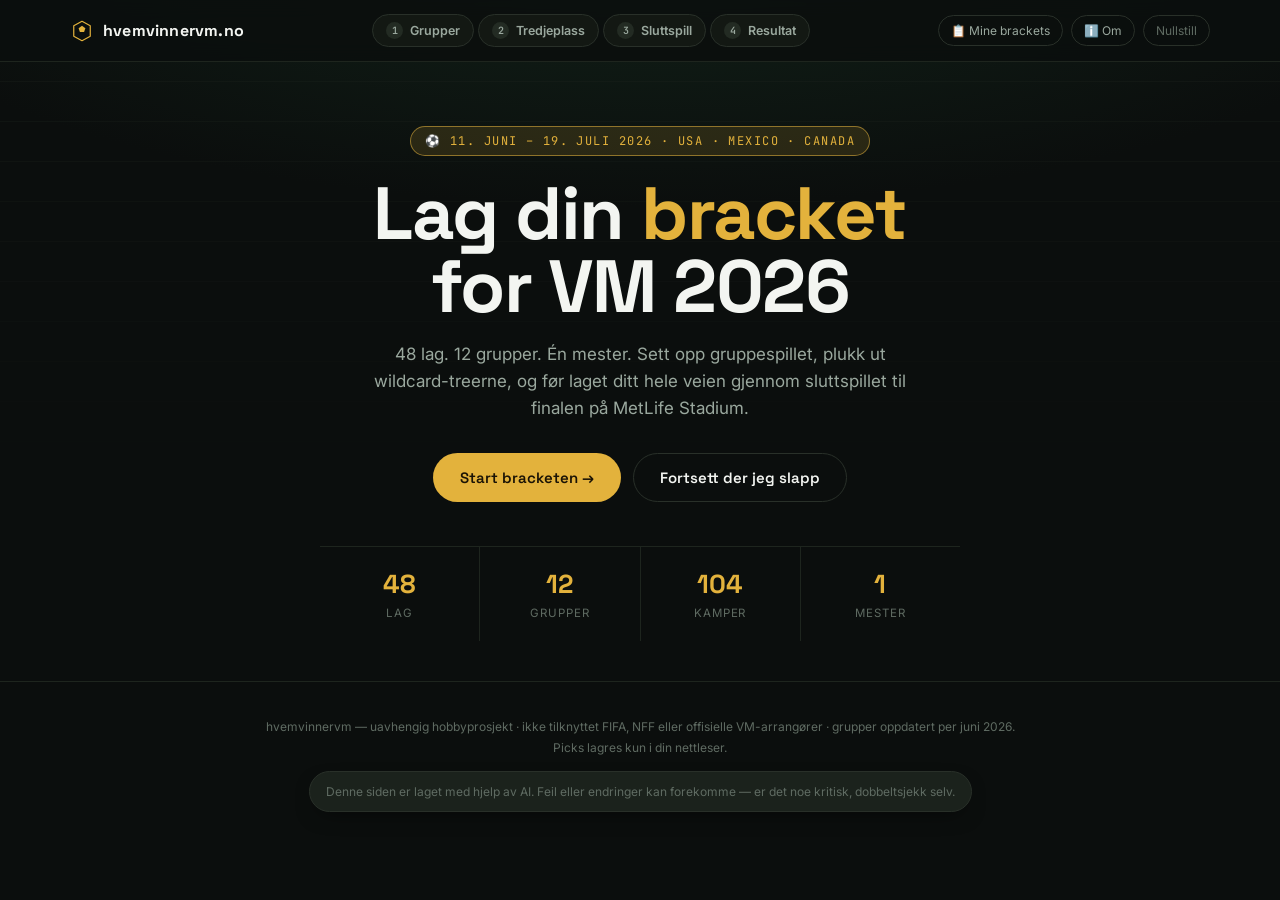
==== commit aff7993a: "uploaded new website" ====
--- a/index.html
+++ b/index.html
@@ -66,13 +66,13 @@
   max-width:1180px;margin:0 auto;padding:14px 20px;
   display:flex;align-items:center;gap:18px;justify-content:space-between;
 }
-.brand{display:flex;align-items:center;gap:9px;font-family:var(--font-display);font-weight:700;font-size:16px;letter-spacing:.2px;white-space:nowrap;}
-.brand .ball{
-  width:22px;height:22px;border-radius:50%;
-  background:conic-gradient(from 40deg,#f3f5f1 0 20%,#0b0e0d 0 40%,#f3f5f1 0 60%,#0b0e0d 0 80%,#f3f5f1 0);
-  box-shadow:0 0 0 1px var(--border-soft) inset;
-  flex-shrink:0;
-}
+.brand{
+  display:flex;align-items:center;gap:9px;font-family:var(--font-display);font-weight:700;font-size:16px;
+  letter-spacing:.2px;white-space:nowrap;background:transparent;border:none;color:inherit;cursor:pointer;
+  padding:6px 4px;margin:-6px -4px;border-radius:8px;transition:.15s;
+}
+.brand:hover{background:var(--surface);}
+.brand-icon{flex-shrink:0;}
 .steps-nav{
   display:flex;gap:4px;overflow-x:auto;scrollbar-width:none;
   -ms-overflow-style:none;
@@ -101,6 +101,13 @@
   transition:.15s;
 }
 .reset-btn:hover{color:var(--brick);border-color:var(--brick);}
+.topbar-actions{display:flex;align-items:center;gap:8px;flex-shrink:0;}
+.tb-btn{
+  border:1px solid var(--border);background:transparent;color:var(--text-dim);
+  padding:7px 12px;border-radius:100px;font-size:12px;cursor:pointer;white-space:nowrap;
+  transition:.15s;
+}
+.tb-btn:hover{color:var(--gold);border-color:var(--gold-line);}
 
 /* ---------- hero ---------- */
 .hero{padding:64px 20px 40px;position:relative;overflow:hidden;}
@@ -318,17 +325,78 @@
 }
 .toast.show{opacity:1;transform:translateX(-50%) translateY(0);}
 
-/* ---------- footer ---------- */
+/* ---------- modal ---------- */
+.modal-overlay{
+  position:fixed;inset:0;z-index:200;background:rgba(6,8,7,.72);backdrop-filter:blur(4px);
+  display:flex;align-items:center;justify-content:center;padding:20px;
+  opacity:0;pointer-events:none;transition:.2s ease;
+}
+.modal-overlay.show{opacity:1;pointer-events:auto;}
+.modal{
+  background:var(--surface);border:1px solid var(--border);border-radius:18px;
+  max-width:480px;width:100%;max-height:84vh;overflow-y:auto;padding:26px 24px;
+  box-shadow:0 24px 70px -20px rgba(0,0,0,.7);
+  transform:translateY(10px);transition:.2s ease;
+}
+.modal-overlay.show .modal{transform:translateY(0);}
+.modal-head{display:flex;align-items:center;justify-content:space-between;margin-bottom:18px;gap:10px;}
+.modal-head h3{font-family:var(--font-display);font-size:19px;margin:0;}
+.modal-close{
+  background:var(--surface-3);border:none;color:var(--text-dim);width:28px;height:28px;border-radius:50%;
+  cursor:pointer;font-size:14px;display:flex;align-items:center;justify-content:center;flex-shrink:0;
+}
+.modal-close:hover{color:var(--text);}
+.modal p{color:var(--text-dim);font-size:14px;line-height:1.65;}
+
+.bracket-list{display:flex;flex-direction:column;gap:8px;margin-bottom:16px;}
+.bracket-item{
+  display:flex;align-items:center;gap:10px;padding:11px 12px;border-radius:var(--radius-sm);
+  border:1px solid var(--border);background:var(--surface-2);
+}
+.bracket-item.active{border-color:var(--gold-line);background:var(--gold-soft);}
+.bracket-item .bi-info{flex:1;min-width:0;cursor:pointer;}
+.bracket-item .bi-info b{display:block;font-size:13.5px;font-weight:600;white-space:nowrap;overflow:hidden;text-overflow:ellipsis;}
+.bracket-item .bi-info span{font-size:11px;color:var(--text-faint);font-family:var(--font-mono);}
+.bracket-item .bi-actions{display:flex;gap:4px;flex-shrink:0;}
+.bracket-item .bi-actions button{
+  width:26px;height:26px;border-radius:7px;border:1px solid var(--border);background:var(--surface-3);
+  color:var(--text-dim);cursor:pointer;font-size:12px;display:flex;align-items:center;justify-content:center;
+}
+.bracket-item .bi-actions button:hover{border-color:var(--gold-line);color:var(--gold);}
+.bracket-item .bi-actions button.danger:hover{border-color:var(--brick);color:var(--brick);}
+.new-bracket-btn{
+  width:100%;padding:12px;border-radius:var(--radius-sm);border:1px dashed var(--border);
+  background:transparent;color:var(--text-dim);cursor:pointer;font-size:13px;font-weight:600;
+  transition:.15s;
+}
+.new-bracket-btn:hover{border-color:var(--gold-line);color:var(--gold);}
+
+.about-avatar{
+  width:56px;height:56px;border-radius:50%;background:var(--grass-dim);color:var(--gold);
+  display:flex;align-items:center;justify-content:center;font-family:var(--font-display);font-size:20px;font-weight:700;
+  margin-bottom:14px;
+}
+
+
 footer.site-foot{
   border-top:1px solid var(--border-soft);padding:34px 20px 50px;text-align:center;
   color:var(--text-faint);font-size:12px;line-height:1.8;
 }
 footer.site-foot a{color:var(--text-dim);text-decoration:none;margin:0 8px;}
 footer.site-foot a:hover{color:var(--gold);}
+.ai-badge{
+  display:inline-block;margin-top:12px;padding:9px 16px;border-radius:100px;
+  background:var(--surface-2);border:1px solid var(--border);
+  box-shadow:0 8px 22px -10px rgba(0,0,0,.65);
+  color:var(--text-faint);
+}
 
 @media (max-width:640px){
-  .topbar-inner{gap:10px;}
+  .topbar-inner{gap:10px;flex-wrap:wrap;}
   .brand span.txt{display:none;}
+  .steps-nav{order:3;flex-basis:100%;}
+  .topbar-actions{margin-left:auto;}
+  .tb-btn .lbl{display:none;}
   .hero{padding:44px 16px 30px;}
   .stat{min-width:45%;}
   .third-counter{position:static;margin-bottom:20px;}
@@ -339,9 +407,19 @@
 
 <header class="topbar">
   <div class="topbar-inner">
-    <div class="brand"><span class="ball"></span><span class="txt">VM 2026 · Lag din bracket</span></div>
+    <button class="brand" id="brandBtn" type="button" aria-label="Gå til forsiden">
+      <svg class="brand-icon" viewBox="0 0 32 32" width="24" height="24" aria-hidden="true">
+        <path d="M16 3 L27 9 V23 L16 29 L5 23 V9 Z" fill="none" stroke="var(--gold)" stroke-width="1.6" stroke-linejoin="round"/>
+        <path d="M16 9 L20.5 12.2 L18.8 17.4 L13.2 17.4 L11.5 12.2 Z" fill="var(--gold)"/>
+      </svg>
+      <span class="txt">hvemvinnervm.no</span>
+    </button>
     <nav class="steps-nav" id="stepsNav"></nav>
-    <button class="reset-btn" id="resetBtn">Nullstill</button>
+    <div class="topbar-actions">
+      <button class="tb-btn" id="bracketsBtn">📋 <span class="lbl">Mine brackets</span></button>
+      <button class="tb-btn" id="aboutBtn">ℹ️ <span class="lbl">Om</span></button>
+      <button class="reset-btn" id="resetBtn" title="Nullstill denne bracketen">Nullstill</button>
+    </div>
   </div>
 </header>
 
@@ -429,9 +507,14 @@
 </section>
 
 <footer class="site-foot">
-  <div>Uavhengig fanprosjekt · ikke tilknyttet FIFA, NFF eller offisielle VM-arrangører · grupper oppdatert per juni 2026.</div>
+  <div>hvemvinnervm — uavhengig hobbyprosjekt · ikke tilknyttet FIFA, NFF eller offisielle VM-arrangører · grupper oppdatert per juni 2026.</div>
   <div>Picks lagres kun i din nettleser.</div>
+  <div class="ai-badge">Denne siden er laget med hjelp av AI. Feil eller endringer kan forekomme — er det noe kritisk, dobbeltsjekk selv.</div>
 </footer>
+
+<div class="modal-overlay" id="modalOverlay">
+  <div class="modal" id="modalBody"></div>
+</div>
 
 <div class="toast" id="toast"></div>
 
@@ -473,30 +556,215 @@
 ];
 const R32_RUNNERUP_PAIRS = [ ['A','B'], ['D','E'], ['G','I'], ['K','L'] ];
 
-/* ===================== STATE ===================== */
-const LS_KEY = 'vm2026-bracket-state-v1';
-let state = {
-  step: 'hero', // hero | groups | third | bracket | result
-  groupOrder: {}, // letter -> array of 4 team names, index0=1st...index3=4th
-  thirdSelected: [], // array of team names (max 8)
-  bracket: {} // matchId -> winner team name
-};
-
-function loadState(){
+/* ===================== STATE (multi-bracket store) ===================== */
+const LS_STORE = 'vm2026-store-v2';
+const LS_OLD = 'vm2026-bracket-state-v1';
+let store = null;
+let state = null; // reference to store.brackets[store.activeId]
+
+function freshGroupOrder(){
+  const o = {};
+  GROUP_LETTERS.forEach(l=>{ o[l] = [...GROUPS[l]]; });
+  return o;
+}
+function newBracketData(name){
+  return {
+    id: 'b'+Date.now().toString(36)+Math.random().toString(36).slice(2,7),
+    name: name || 'Min bracket',
+    step: 'hero',
+    groupOrder: freshGroupOrder(),
+    thirdSelected: [],
+    bracket: {},
+    createdAt: Date.now(),
+    updatedAt: Date.now()
+  };
+}
+
+function loadStore(){
   try{
-    const raw = localStorage.getItem(LS_KEY);
-    if(raw){
-      const parsed = JSON.parse(raw);
-      state = Object.assign(state, parsed);
-    }
+    const raw = localStorage.getItem(LS_STORE);
+    if(raw) store = JSON.parse(raw);
   }catch(e){}
-  // init default order for any missing group
-  GROUP_LETTERS.forEach(l=>{
-    if(!state.groupOrder[l]) state.groupOrder[l] = [...GROUPS[l]];
-  });
-}
-function saveState(){
-  localStorage.setItem(LS_KEY, JSON.stringify(state));
+
+  if(!store || !store.brackets || Object.keys(store.brackets).length===0){
+    // try migrating an old single-bracket save
+    let migrated = null;
+    try{
+      const oldRaw = localStorage.getItem(LS_OLD);
+      if(oldRaw){
+        const old = JSON.parse(oldRaw);
+        migrated = newBracketData('Min bracket');
+        migrated.step = old.step || 'hero';
+        migrated.groupOrder = Object.assign(freshGroupOrder(), old.groupOrder||{});
+        migrated.thirdSelected = old.thirdSelected||[];
+        migrated.bracket = old.bracket||{};
+      }
+    }catch(e){}
+    const b = migrated || newBracketData('Min første bracket');
+    store = {brackets:{[b.id]:b}, activeId:b.id};
+  }
+  if(!store.activeId || !store.brackets[store.activeId]){
+    store.activeId = Object.keys(store.brackets)[0];
+  }
+  Object.values(store.brackets).forEach(b=>{
+    GROUP_LETTERS.forEach(l=>{ if(!b.groupOrder[l]) b.groupOrder[l] = [...GROUPS[l]]; });
+    if(!b.thirdSelected) b.thirdSelected = [];
+    if(!b.bracket) b.bracket = {};
+  });
+  state = store.brackets[store.activeId];
+}
+function saveStore(){
+  if(state) state.updatedAt = Date.now();
+  localStorage.setItem(LS_STORE, JSON.stringify(store));
+}
+// kept for backwards-compat with existing calls in this file
+function saveState(){ saveStore(); }
+function loadState(){ loadStore(); }
+
+function bracketCount(){ return Object.keys(store.brackets).length; }
+
+function switchToStep(step){
+  document.getElementById('heroSection').classList.toggle('hide', step!=='hero');
+  ['groups','third','bracket','result'].forEach(s=>{
+    document.getElementById('step-'+s).classList.toggle('visible', step===s);
+  });
+}
+
+function switchBracket(id){
+  if(!store.brackets[id] || id===store.activeId){ closeModal(); return; }
+  store.activeId = id;
+  state = store.brackets[id];
+  saveStore();
+  closeModal();
+  const target = (state.step && state.step!=='hero') ? state.step : 'hero';
+  if(target==='hero'){
+    switchToStep('hero');
+    updateNavStates();
+  }else{
+    goToStep(target);
+  }
+  showToast('Byttet til «'+state.name+'»');
+  window.scrollTo({top:0, behavior:'smooth'});
+}
+
+function createNewBracket(){
+  const suggestion = 'Min bracket '+(bracketCount()+1);
+  const name = prompt('Navn på ny bracket:', suggestion);
+  if(name===null) return;
+  const b = newBracketData(name.trim() || suggestion);
+  store.brackets[b.id] = b;
+  store.activeId = b.id;
+  state = b;
+  saveStore();
+  closeModal();
+  switchToStep('hero');
+  updateNavStates();
+  window.scrollTo({top:0, behavior:'smooth'});
+  showToast('Ny bracket opprettet: «'+b.name+'»');
+}
+
+function renameBracket(id){
+  const b = store.brackets[id];
+  if(!b) return;
+  const name = prompt('Nytt navn på bracketen:', b.name);
+  if(name===null) return;
+  b.name = name.trim() || b.name;
+  saveStore();
+  renderBracketsModal();
+  if(id===store.activeId) updateNavStates();
+}
+
+function deleteBracket(id){
+  if(bracketCount()<=1){ showToast('Du må ha minst én bracket.'); return; }
+  const b = store.brackets[id];
+  if(!confirm('Slette bracketen «'+b.name+'»? Dette kan ikke angres.')) return;
+  delete store.brackets[id];
+  if(store.activeId===id){
+    store.activeId = Object.keys(store.brackets)[0];
+    state = store.brackets[store.activeId];
+  }
+  saveStore();
+  renderBracketsModal();
+  const target = (state.step && state.step!=='hero') ? state.step : 'hero';
+  if(target==='hero'){ switchToStep('hero'); }else{ goToStep(target); }
+  updateNavStates();
+}
+
+/* ---------- modal plumbing ---------- */
+function openModal(){ document.getElementById('modalOverlay').classList.add('show'); }
+function closeModal(){ document.getElementById('modalOverlay').classList.remove('show'); }
+
+function fmtDate(ts){
+  if(!ts) return '';
+  const d = new Date(ts);
+  return d.toLocaleDateString('no-NO',{day:'2-digit',month:'short'})+' · '+d.toLocaleTimeString('no-NO',{hour:'2-digit',minute:'2-digit'});
+}
+
+function renderBracketsModal(){
+  const body = document.getElementById('modalBody');
+  const items = Object.values(store.brackets).sort((a,b)=>b.updatedAt-a.updatedAt);
+  let html = `
+    <div class="modal-head">
+      <h3>Mine brackets</h3>
+      <button class="modal-close" id="modalCloseBtn">✕</button>
+    </div>
+    <p>Lag flere brackets — for eksempel én realistisk og én for hjertelaget ditt. Alt lagres i denne nettleseren.</p>
+    <div class="bracket-list">
+  `;
+  items.forEach(b=>{
+    const champ = getChampionOf(b);
+    html += `
+      <div class="bracket-item${b.id===store.activeId?' active':''}">
+        <div class="bi-info" data-id="${b.id}">
+          <b>${b.name}${b.id===store.activeId?' (aktiv)':''}</b>
+          <span>${champ ? 'Mester: '+flag(champ)+' '+champ : 'Ikke fullført'} · ${fmtDate(b.updatedAt)}</span>
+        </div>
+        <div class="bi-actions">
+          <button data-act="rename" data-id="${b.id}" title="Gi nytt navn">✏️</button>
+          <button data-act="delete" data-id="${b.id}" class="danger" title="Slett">🗑️</button>
+        </div>
+      </div>
+    `;
+  });
+  html += `</div><button class="new-bracket-btn" id="newBracketBtn">+ Ny bracket</button>`;
+  body.innerHTML = html;
+
+  document.getElementById('modalCloseBtn').addEventListener('click', closeModal);
+  document.getElementById('newBracketBtn').addEventListener('click', createNewBracket);
+  body.querySelectorAll('.bi-info').forEach(el=>{
+    el.addEventListener('click', ()=>switchBracket(el.dataset.id));
+  });
+  body.querySelectorAll('[data-act="rename"]').forEach(el=>{
+    el.addEventListener('click', (e)=>{ e.stopPropagation(); renameBracket(el.dataset.id); });
+  });
+  body.querySelectorAll('[data-act="delete"]').forEach(el=>{
+    el.addEventListener('click', (e)=>{ e.stopPropagation(); deleteBracket(el.dataset.id); });
+  });
+}
+
+function renderAboutModal(){
+  const body = document.getElementById('modalBody');
+  body.innerHTML = `
+    <div class="modal-head">
+      <h3>Om hvemvinnervm.no</h3>
+      <button class="modal-close" id="modalCloseBtn">✕</button>
+    </div>
+    <div class="about-avatar">HS</div>
+    <p><b style="color:var(--text)">Ideen bak</b> er enkel: fotball-VM med 48 lag er kaos i beste forstand, og det beste kaoset fortjener et sted å skrytes av — eller le av, når Norge ryker i sekstendelsfinalen igjen. hvemvinnervm.no er et lite verktøy for å sette opp hele turneringstreet, fra gruppespill til finale, og se hvem <i>du</i> tror blir verdensmester.</p>
+    <p><b style="color:var(--text)">Mannen bak</b> siden er Henrik Skogstad — laget som et hobbyprosjekt i VM-feberen, ikke som noe kommersielt eller offisielt produkt. Ingen påloggingskrav, ingen datainnsamling; alt du velger blir liggende i din egen nettleser.</p>
+    <p>Har du innspill, funnet en feil, eller bare vil si hei? Ta det som en hyggelig overraskelse at noen faktisk leste helt hit. 🙂</p>
+  `;
+  document.getElementById('modalCloseBtn').addEventListener('click', closeModal);
+}
+
+function getChampionOf(bracketData){
+  const savedState = state, savedStore = store.activeId;
+  // temporarily point state at the given bracket to reuse getFullBracket()/helpers
+  state = bracketData;
+  const full = getFullBracket();
+  const champ = full.final[0] ? bracketData.bracket[full.final[0].id] : null;
+  state = savedState;
+  return champ;
 }
 
 /* ===================== HELPERS ===================== */
@@ -867,9 +1135,16 @@
 
 /* ===================== INIT ===================== */
 function init(){
-  loadState();
+  loadStore();
   buildStepsNav();
 
+  document.getElementById('brandBtn').addEventListener('click', ()=>{
+    state.step = 'hero';
+    saveStore();
+    switchToStep('hero');
+    updateNavStates();
+    window.scrollTo({top:0, behavior:'smooth'});
+  });
   document.getElementById('startBtn').addEventListener('click', ()=>goToStep('groups'));
   document.getElementById('continueBtn').addEventListener('click', ()=>{
     goToStep(STEP_ORDER.includes(state.step) ? state.step : 'groups');
@@ -879,14 +1154,26 @@
   document.getElementById('toBracketBtn').addEventListener('click', ()=>goToStep('bracket'));
   document.getElementById('backToThirdBtn').addEventListener('click', ()=>goToStep('third'));
   document.getElementById('backToBracketBtn').addEventListener('click', ()=>goToStep('bracket'));
+
+  document.getElementById('bracketsBtn').addEventListener('click', ()=>{ renderBracketsModal(); openModal(); });
+  document.getElementById('aboutBtn').addEventListener('click', ()=>{ renderAboutModal(); openModal(); });
+  document.getElementById('modalOverlay').addEventListener('click', (e)=>{
+    if(e.target.id==='modalOverlay') closeModal();
+  });
+  document.addEventListener('keydown', (e)=>{ if(e.key==='Escape') closeModal(); });
+
   document.getElementById('resetBtn').addEventListener('click', ()=>{
-    if(confirm('Nullstille hele bracketen din?')){
-      localStorage.removeItem(LS_KEY);
-      state = {step:'hero', groupOrder:{}, thirdSelected:[], bracket:{}};
-      loadState();
-      goToStep('hero');
-      document.getElementById('heroSection').classList.remove('hide');
-      showToast('Bracketen er nullstilt');
+    if(confirm('Nullstille valgene i «'+state.name+'»?')){
+      const id = state.id, name = state.name;
+      const fresh = newBracketData(name);
+      fresh.id = id;
+      store.brackets[id] = fresh;
+      state = fresh;
+      saveStore();
+      switchToStep('hero');
+      updateNavStates();
+      showToast('«'+name+'» er nullstilt');
+      window.scrollTo({top:0, behavior:'smooth'});
     }
   });
 
@@ -895,7 +1182,7 @@
   if(state.step && state.step!=='hero'){
     goToStep(state.step);
   }else{
-    document.getElementById('heroSection').classList.remove('hide');
+    switchToStep('hero');
     updateNavStates();
   }
 }
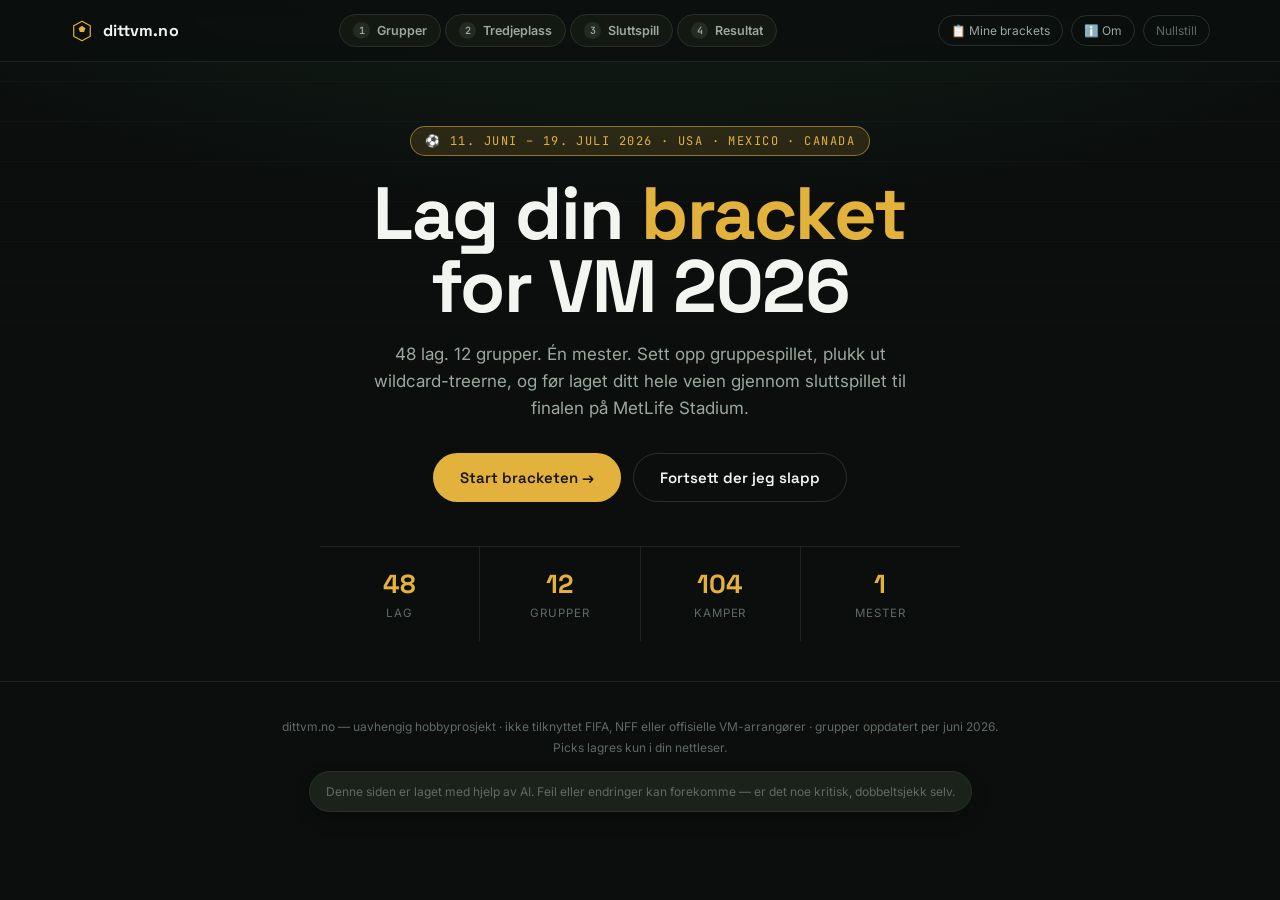
==== commit e6b3471a: "Update index.html" ====
--- a/index.html
+++ b/index.html
@@ -3,7 +3,8 @@
 <head>
 <meta charset="UTF-8">
 <meta name="viewport" content="width=device-width, initial-scale=1, maximum-scale=5">
-<title>VM 2026 – Lag din bracket</title>
+<title>dittvm.no – Lag din bracket</title>
+<link rel="icon" type="image/png" href="favicon.png">
 <meta name="description" content="Bygg din egen bracket for Fotball-VM 2026. Velg gruppevinnere, tredjeplasser og hvert oppgjør fra 32-delsfinalen til finalen.">
 <meta name="theme-color" content="#0b0e0d">
 <link rel="preconnect" href="https://fonts.googleapis.com">
@@ -412,7 +413,7 @@
         <path d="M16 3 L27 9 V23 L16 29 L5 23 V9 Z" fill="none" stroke="var(--gold)" stroke-width="1.6" stroke-linejoin="round"/>
         <path d="M16 9 L20.5 12.2 L18.8 17.4 L13.2 17.4 L11.5 12.2 Z" fill="var(--gold)"/>
       </svg>
-      <span class="txt">hvemvinnervm.no</span>
+      <span class="txt">dittvm.no</span>
     </button>
     <nav class="steps-nav" id="stepsNav"></nav>
     <div class="topbar-actions">
@@ -507,7 +508,7 @@
 </section>
 
 <footer class="site-foot">
-  <div>hvemvinnervm — uavhengig hobbyprosjekt · ikke tilknyttet FIFA, NFF eller offisielle VM-arrangører · grupper oppdatert per juni 2026.</div>
+  <div>dittvm.no — uavhengig hobbyprosjekt · ikke tilknyttet FIFA, NFF eller offisielle VM-arrangører · grupper oppdatert per juni 2026.</div>
   <div>Picks lagres kun i din nettleser.</div>
   <div class="ai-badge">Denne siden er laget med hjelp av AI. Feil eller endringer kan forekomme — er det noe kritisk, dobbeltsjekk selv.</div>
 </footer>
@@ -746,11 +747,11 @@
   const body = document.getElementById('modalBody');
   body.innerHTML = `
     <div class="modal-head">
-      <h3>Om hvemvinnervm.no</h3>
+      <h3>Om dittvm.no</h3>
       <button class="modal-close" id="modalCloseBtn">✕</button>
     </div>
     <div class="about-avatar">HS</div>
-    <p><b style="color:var(--text)">Ideen bak</b> er enkel: fotball-VM med 48 lag er kaos i beste forstand, og det beste kaoset fortjener et sted å skrytes av — eller le av, når Norge ryker i sekstendelsfinalen igjen. hvemvinnervm.no er et lite verktøy for å sette opp hele turneringstreet, fra gruppespill til finale, og se hvem <i>du</i> tror blir verdensmester.</p>
+    <p><b style="color:var(--text)">Ideen bak</b> er enkel: fotball-VM med 48 lag er kaos i beste forstand, og det beste kaoset fortjener et sted å skrytes av — eller le av, når Norge ryker i sekstendelsfinalen igjen. dittvm.no er et lite verktøy for å sette opp hele turneringstreet, fra gruppespill til finale, og se hvem <i>du</i> tror blir verdensmester.</p>
     <p><b style="color:var(--text)">Mannen bak</b> siden er Henrik Skogstad — laget som et hobbyprosjekt i VM-feberen, ikke som noe kommersielt eller offisielt produkt. Ingen påloggingskrav, ingen datainnsamling; alt du velger blir liggende i din egen nettleser.</p>
     <p>Har du innspill, funnet en feil, eller bare vil si hei? Ta det som en hyggelig overraskelse at noen faktisk leste helt hit. 🙂</p>
   `;
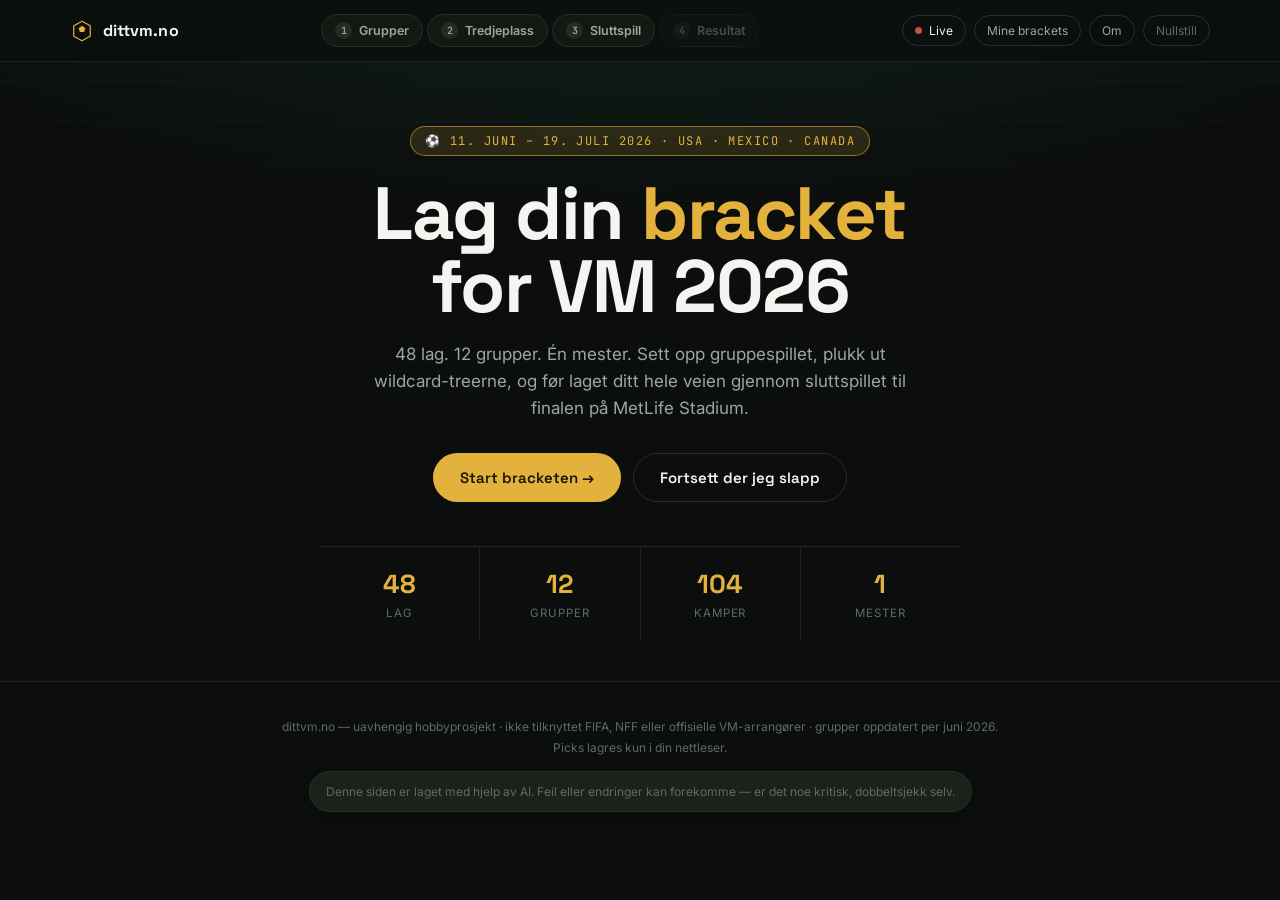
==== commit 4d6c955e: "Add files via upload" ====
--- a/index.html
+++ b/index.html
@@ -3,7 +3,7 @@
 <head>
 <meta charset="UTF-8">
 <meta name="viewport" content="width=device-width, initial-scale=1, maximum-scale=5">
-<title>dittvm.no – Lag din bracket</title>
+<title>VM 2026 – Lag din bracket</title>
 <link rel="icon" type="image/png" href="favicon.png">
 <meta name="description" content="Bygg din egen bracket for Fotball-VM 2026. Velg gruppevinnere, tredjeplasser og hvert oppgjør fra 32-delsfinalen til finalen.">
 <meta name="theme-color" content="#0b0e0d">
@@ -109,6 +109,17 @@
   transition:.15s;
 }
 .tb-btn:hover{color:var(--gold);border-color:var(--gold-line);}
+.tb-live{display:flex;align-items:center;color:var(--text);}
+.live-dot{
+  display:inline-block;width:7px;height:7px;border-radius:50%;background:var(--brick);
+  margin-right:7px;flex-shrink:0;
+  animation:livepulse 1.8s infinite;
+}
+@keyframes livepulse{
+  0%{box-shadow:0 0 0 0 rgba(193,87,63,.55);}
+  70%{box-shadow:0 0 0 7px rgba(193,87,63,0);}
+  100%{box-shadow:0 0 0 0 rgba(193,87,63,0);}
+}
 
 /* ---------- hero ---------- */
 .hero{padding:64px 20px 40px;position:relative;overflow:hidden;}
@@ -145,6 +156,8 @@
 .btn-primary:hover{transform:translateY(-1px);box-shadow:0 8px 22px -8px rgba(227,178,60,.5);}
 .btn-ghost{background:transparent;border-color:var(--border);color:var(--text);}
 .btn-ghost:hover{border-color:var(--text-dim);}
+.btn-danger{background:var(--brick);color:#fff;}
+.btn-danger:hover{transform:translateY(-1px);box-shadow:0 8px 22px -8px rgba(193,87,63,.55);}
 .btn:disabled{opacity:.35;cursor:not-allowed;transform:none;box-shadow:none;}
 
 .stat-row{display:flex;gap:0;justify-content:center;flex-wrap:wrap;border-top:1px solid var(--border-soft);max-width:640px;margin:0 auto;}
@@ -241,6 +254,55 @@
 }
 .third-card.selected .tick{background:var(--gold);border-color:var(--gold);color:#1a1305;}
 
+/* ---------- live sync buttons (in wizard steps) ---------- */
+.live-sync-btn{margin-top:16px;display:inline-flex;}
+.live-sync-btn .live-dot{margin-right:8px;}
+
+/* ---------- live page ---------- */
+.live-setup{
+  max-width:520px;margin:0 auto;text-align:center;background:var(--surface);
+  border:1px solid var(--border);border-radius:var(--radius);padding:30px 26px;
+}
+.live-setup.center{padding:50px 26px;}
+.live-setup h3{font-family:var(--font-display);font-size:19px;margin:0 0 10px;}
+.live-setup p{color:var(--text-dim);font-size:14px;line-height:1.65;margin:0 0 20px;}
+.live-setup a{color:var(--gold);}
+.fd-key-input{
+  width:100%;background:var(--surface-2);border:1px solid var(--border);color:var(--text);
+  border-radius:var(--radius-sm);padding:11px 13px;font-size:13.5px;font-family:var(--font-mono);
+}
+.fd-key-input:focus{outline:none;border-color:var(--gold-line);}
+.live-status{
+  max-width:1180px;margin:0 auto 22px;display:flex;align-items:center;justify-content:space-between;
+  gap:12px;flex-wrap:wrap;font-size:12.5px;color:var(--text-faint);font-family:var(--font-mono);
+}
+.live-group-grid{
+  display:grid;grid-template-columns:repeat(auto-fill,minmax(270px,1fr));
+  gap:16px;max-width:1180px;margin:0 auto 36px;
+}
+.live-table{padding:8px;}
+.live-row{
+  display:grid;grid-template-columns:20px 20px 1fr 24px 34px 34px;gap:6px;align-items:center;
+  padding:7px 8px;font-size:11.5px;border-radius:var(--radius-sm);
+}
+.live-row-head{color:var(--text-faint);font-family:var(--font-mono);font-size:10px;text-transform:uppercase;letter-spacing:.05em;padding-bottom:4px;}
+.live-row.r1,.live-row.r2{background:var(--surface-2);}
+.live-row.r3{background:rgba(227,178,60,.08);}
+.live-row.r4{opacity:.5;}
+.live-row .rank{font-family:var(--font-mono);color:var(--text-faint);}
+.live-row .flag{font-size:14px;}
+.live-row .nm{font-weight:500;white-space:nowrap;overflow:hidden;text-overflow:ellipsis;}
+.live-row .pts{font-weight:700;color:var(--gold);font-family:var(--font-mono);}
+.live-subhead{
+  font-family:var(--font-display);font-size:20px;text-align:center;max-width:1180px;margin:44px auto 18px;
+}
+.live-r32-grid{
+  display:grid;grid-template-columns:repeat(auto-fill,minmax(200px,1fr));
+  gap:12px;max-width:1180px;margin:0 auto;
+}
+.live-r32-grid .mrow{cursor:default;}
+.live-r32-grid .mrow .flag{font-size:15px;width:18px;text-align:center;display:inline-block;margin-right:6px;}
+
 /* ---------- bracket ---------- */
 .bracket-note{
   max-width:560px;margin:0 auto 30px;text-align:center;font-size:12.5px;color:var(--text-faint);
@@ -271,6 +333,13 @@
 .mrow.picked .nm{color:var(--gold);font-weight:700;}
 .mrow.loser{opacity:.4;}
 .mrow:not(.empty):not(.picked):hover{background:var(--surface-2);}
+.mrow-del{
+  flex-shrink:0;width:20px;height:20px;border-radius:6px;border:none;background:transparent;
+  color:var(--text-faint);display:flex;align-items:center;justify-content:center;cursor:pointer;
+  opacity:0;transition:.15s;
+}
+.mrow:hover .mrow-del{opacity:1;}
+.mrow-del:hover{background:rgba(193,87,63,.16);color:var(--brick);}
 .tag3{
   font-family:var(--font-mono);font-size:9px;color:var(--text-faint);
   background:var(--surface-3);padding:1px 5px;border-radius:4px;flex-shrink:0;
@@ -319,12 +388,31 @@
 
 /* ---------- toast ---------- */
 .toast{
-  position:fixed;bottom:24px;left:50%;transform:translateX(-50%) translateY(20px);
-  background:var(--surface-3);border:1px solid var(--gold-line);color:var(--text);
-  padding:12px 20px;border-radius:100px;font-size:13px;z-index:100;
-  opacity:0;pointer-events:none;transition:.25s ease;box-shadow:var(--shadow);
-}
-.toast.show{opacity:1;transform:translateX(-50%) translateY(0);}
+  position:fixed;bottom:24px;left:50%;
+  transform:translateX(-50%) translateY(16px) scale(.97);
+  min-width:260px;max-width:380px;width:calc(100% - 40px);
+  background:var(--surface-2);border:1px solid var(--border);border-left:3px solid var(--gold);
+  color:var(--text);padding:13px 16px;border-radius:12px;z-index:300;
+  display:flex;gap:11px;align-items:flex-start;
+  opacity:0;pointer-events:none;transition:.28s cubic-bezier(.22,.9,.32,1.2);
+  box-shadow:0 18px 44px -16px rgba(0,0,0,.65);
+}
+.toast.show{opacity:1;transform:translateX(-50%) translateY(0) scale(1);}
+.toast-icon{
+  flex-shrink:0;width:21px;height:21px;border-radius:50%;margin-top:1px;
+  display:flex;align-items:center;justify-content:center;font-size:11px;font-weight:700;
+}
+.toast-body{min-width:0;}
+.toast-body b{display:block;font-size:13.5px;font-weight:700;line-height:1.3;}
+.toast-body span{display:block;font-size:12px;color:var(--text-dim);line-height:1.45;margin-top:2px;}
+.toast.success{border-left-color:var(--gold);}
+.toast.success .toast-icon{background:var(--gold-soft);color:var(--gold);}
+.toast.info{border-left-color:#5b8fae;}
+.toast.info .toast-icon{background:rgba(91,143,174,.16);color:#7fb0cc;}
+.toast.warning{border-left-color:#c98a3d;}
+.toast.warning .toast-icon{background:rgba(201,138,61,.16);color:#e0a75a;}
+.toast.error{border-left-color:var(--brick);}
+.toast.error .toast-icon{background:rgba(193,87,63,.16);color:var(--brick);}
 
 /* ---------- modal ---------- */
 .modal-overlay{
@@ -348,6 +436,8 @@
 }
 .modal-close:hover{color:var(--text);}
 .modal p{color:var(--text-dim);font-size:14px;line-height:1.65;}
+.modal-actions{display:flex;justify-content:flex-end;gap:10px;margin-top:20px;}
+.modal .fd-key-input{margin-bottom:4px;}
 
 .bracket-list{display:flex;flex-direction:column;gap:8px;margin-bottom:16px;}
 .bracket-item{
@@ -396,8 +486,8 @@
   .topbar-inner{gap:10px;flex-wrap:wrap;}
   .brand span.txt{display:none;}
   .steps-nav{order:3;flex-basis:100%;}
-  .topbar-actions{margin-left:auto;}
-  .tb-btn .lbl{display:none;}
+  .topbar-actions{margin-left:auto;flex-wrap:wrap;justify-content:flex-end;gap:6px;}
+  .tb-btn,.reset-btn{padding:6px 10px;font-size:11.5px;}
   .hero{padding:44px 16px 30px;}
   .stat{min-width:45%;}
   .third-counter{position:static;margin-bottom:20px;}
@@ -417,8 +507,9 @@
     </button>
     <nav class="steps-nav" id="stepsNav"></nav>
     <div class="topbar-actions">
-      <button class="tb-btn" id="bracketsBtn">📋 <span class="lbl">Mine brackets</span></button>
-      <button class="tb-btn" id="aboutBtn">ℹ️ <span class="lbl">Om</span></button>
+      <button class="tb-btn tb-live" id="liveBtn"><span class="live-dot"></span>Live</button>
+      <button class="tb-btn" id="bracketsBtn"><span class="lbl">Mine brackets</span></button>
+      <button class="tb-btn" id="aboutBtn"><span class="lbl">Om</span></button>
       <button class="reset-btn" id="resetBtn" title="Nullstill denne bracketen">Nullstill</button>
     </div>
   </div>
@@ -449,6 +540,7 @@
     <div class="k">Steg 1 av 4</div>
     <h2>Gruppespillet</h2>
     <p>Bruk pilene til å rangere lagene i hver gruppe. Nr. 1 og 2 går rett til sluttspillet — nr. 3 kjemper videre om en av åtte wildcard-plasser.</p>
+    <button class="btn btn-ghost live-sync-btn" id="syncGroupsBtn"><span class="live-dot"></span>Hent faktiske resultater</button>
   </div>
   <div class="group-grid" id="groupGrid"></div>
   <div class="step-actions">
@@ -465,6 +557,7 @@
     <div class="k">Steg 2 av 4</div>
     <h2>De beste treerne</h2>
     <p>Tolv lag endte som treer i gruppa si. Åtte av dem går videre til sluttspillet som «lucky losers». Velg dine åtte.</p>
+    <button class="btn btn-ghost live-sync-btn" id="syncThirdBtn"><span class="live-dot"></span>Hent live wildcard-stilling</button>
   </div>
   <div class="third-counter"><span class="n" id="thirdCount">0</span><span>/ 8 wildcard-lag valgt</span></div>
   <div class="third-grid" id="thirdGrid"></div>
@@ -481,7 +574,8 @@
   <div class="step-head">
     <div class="k">Steg 3 av 4</div>
     <h2>Sluttspillet</h2>
-    <p>Klikk på et lag for å sende det videre til neste runde — helt til du har din VM-mester.</p>
+    <p>Klikk på et lag for å sende det videre til neste runde — helt til du har din VM-mester. Klikk søppelbøtten for å ta ut et lag manuelt.</p>
+    <button class="btn btn-ghost live-sync-btn" id="syncBracketBtn"><span class="live-dot"></span>Hent faktiske resultater</button>
   </div>
   <div class="bracket-note">Trekningen av hvilket treer-lag som møter hvilken gruppevinner i 32-delsfinalen er forenklet i denne appen, og følger ikke nødvendigvis FIFAs offisielle trekningsregler.</div>
   <div class="bracket-scroll">
@@ -505,6 +599,16 @@
   <div class="step-actions" style="justify-content:center;">
     <button class="btn btn-ghost" id="backToBracketBtn">← Se sluttspillet</button>
   </div>
+</section>
+
+<!-- LIVE PAGE -->
+<section class="step" id="step-live">
+  <div class="step-head">
+    <div class="k"><span class="live-dot"></span>Live</div>
+    <h2>Gruppespillet akkurat nå</h2>
+    <p>De faktiske stillingene i alle 12 grupper, hvem som topper wildcard-kampen om treerplassene, og hvor de havner i 32-delsfinalen.</p>
+  </div>
+  <div id="liveBody"></div>
 </section>
 
 <footer class="site-foot">
@@ -629,6 +733,9 @@
   ['groups','third','bracket','result'].forEach(s=>{
     document.getElementById('step-'+s).classList.toggle('visible', step===s);
   });
+  const liveEl = document.getElementById('step-live');
+  if(liveEl) liveEl.classList.remove('visible');
+  stopLiveTimer();
 }
 
 function switchBracket(id){
@@ -644,56 +751,128 @@
   }else{
     goToStep(target);
   }
-  showToast('Byttet til «'+state.name+'»');
+  showToast('Bracket byttet', 'Du ser nå «'+state.name+'».', 'success');
   window.scrollTo({top:0, behavior:'smooth'});
 }
 
 function createNewBracket(){
   const suggestion = 'Min bracket '+(bracketCount()+1);
-  const name = prompt('Navn på ny bracket:', suggestion);
-  if(name===null) return;
-  const b = newBracketData(name.trim() || suggestion);
-  store.brackets[b.id] = b;
-  store.activeId = b.id;
-  state = b;
-  saveStore();
-  closeModal();
-  switchToStep('hero');
-  updateNavStates();
-  window.scrollTo({top:0, behavior:'smooth'});
-  showToast('Ny bracket opprettet: «'+b.name+'»');
+  showPromptModal({
+    title: 'Ny bracket',
+    message: 'Gi bracketen din et navn.',
+    placeholder: suggestion,
+    defaultValue: suggestion,
+    confirmLabel: 'Opprett',
+    onSubmit: (name)=>{
+      const b = newBracketData(name || suggestion);
+      store.brackets[b.id] = b;
+      store.activeId = b.id;
+      state = b;
+      saveStore();
+      closeModal();
+      switchToStep('hero');
+      updateNavStates();
+      window.scrollTo({top:0, behavior:'smooth'});
+      showToast('Ny bracket opprettet', '«'+b.name+'» er klar til bruk.', 'success');
+    },
+    onCancel: renderBracketsModal
+  });
 }
 
 function renameBracket(id){
   const b = store.brackets[id];
   if(!b) return;
-  const name = prompt('Nytt navn på bracketen:', b.name);
-  if(name===null) return;
-  b.name = name.trim() || b.name;
-  saveStore();
-  renderBracketsModal();
-  if(id===store.activeId) updateNavStates();
+  showPromptModal({
+    title: 'Gi nytt navn',
+    message: 'Hva vil du kalle denne bracketen?',
+    defaultValue: b.name,
+    confirmLabel: 'Lagre',
+    onSubmit: (name)=>{
+      b.name = name || b.name;
+      saveStore();
+      renderBracketsModal();
+      if(id===store.activeId) updateNavStates();
+      showToast('Navn oppdatert', 'Bracketen heter nå «'+b.name+'».', 'success');
+    },
+    onCancel: renderBracketsModal
+  });
 }
 
 function deleteBracket(id){
-  if(bracketCount()<=1){ showToast('Du må ha minst én bracket.'); return; }
+  if(bracketCount()<=1){ showToast('Kan ikke slette', 'Du må ha minst én bracket.', 'warning'); return; }
   const b = store.brackets[id];
-  if(!confirm('Slette bracketen «'+b.name+'»? Dette kan ikke angres.')) return;
-  delete store.brackets[id];
-  if(store.activeId===id){
-    store.activeId = Object.keys(store.brackets)[0];
-    state = store.brackets[store.activeId];
-  }
-  saveStore();
-  renderBracketsModal();
-  const target = (state.step && state.step!=='hero') ? state.step : 'hero';
-  if(target==='hero'){ switchToStep('hero'); }else{ goToStep(target); }
-  updateNavStates();
+  showConfirmModal({
+    title: 'Slette bracket?',
+    message: 'Er du sikker på at du vil slette bracketen «'+b.name+'»? Dette kan ikke angres.',
+    confirmLabel: 'Slett',
+    danger: true,
+    onConfirm: ()=>{
+      delete store.brackets[id];
+      if(store.activeId===id){
+        store.activeId = Object.keys(store.brackets)[0];
+        state = store.brackets[store.activeId];
+      }
+      saveStore();
+      renderBracketsModal();
+      const target = (state.step && state.step!=='hero') ? state.step : 'hero';
+      if(target==='hero'){ switchToStep('hero'); }else{ goToStep(target); }
+      updateNavStates();
+      showToast('Bracket slettet', '«'+b.name+'» er borte for godt.', 'success');
+    },
+    onCancel: renderBracketsModal
+  });
 }
 
 /* ---------- modal plumbing ---------- */
 function openModal(){ document.getElementById('modalOverlay').classList.add('show'); }
 function closeModal(){ document.getElementById('modalOverlay').classList.remove('show'); }
+
+function showConfirmModal(opts){
+  const {title, message, confirmLabel, cancelLabel, danger, onConfirm, onCancel} = opts;
+  const body = document.getElementById('modalBody');
+  body.innerHTML = `
+    <div class="modal-head">
+      <h3>${title}</h3>
+      <button class="modal-close" id="modalCloseBtn">✕</button>
+    </div>
+    <p>${message}</p>
+    <div class="modal-actions">
+      <button class="btn btn-ghost" id="confirmCancelBtn">${cancelLabel||'Avbryt'}</button>
+      <button class="btn ${danger?'btn-danger':'btn-primary'}" id="confirmOkBtn">${confirmLabel||'Bekreft'}</button>
+    </div>
+  `;
+  const cancel = ()=>{ if(onCancel) onCancel(); else closeModal(); };
+  document.getElementById('modalCloseBtn').addEventListener('click', cancel);
+  document.getElementById('confirmCancelBtn').addEventListener('click', cancel);
+  document.getElementById('confirmOkBtn').addEventListener('click', ()=>{ if(onConfirm) onConfirm(); else closeModal(); });
+  openModal();
+}
+
+function showPromptModal(opts){
+  const {title, message, placeholder, defaultValue, confirmLabel, onSubmit, onCancel} = opts;
+  const body = document.getElementById('modalBody');
+  body.innerHTML = `
+    <div class="modal-head">
+      <h3>${title}</h3>
+      <button class="modal-close" id="modalCloseBtn">✕</button>
+    </div>
+    ${message?`<p>${message}</p>`:''}
+    <input id="promptInput" class="fd-key-input" type="text" placeholder="${placeholder||''}" value="${defaultValue?defaultValue.replace(/"/g,'&quot;'):''}">
+    <div class="modal-actions">
+      <button class="btn btn-ghost" id="promptCancelBtn">Avbryt</button>
+      <button class="btn btn-primary" id="promptOkBtn">${confirmLabel||'Lagre'}</button>
+    </div>
+  `;
+  const input = document.getElementById('promptInput');
+  setTimeout(()=>{ input.focus(); input.select(); }, 60);
+  const cancel = ()=>{ if(onCancel) onCancel(); else closeModal(); };
+  const submit = ()=>{ if(onSubmit) onSubmit(input.value.trim()); };
+  document.getElementById('modalCloseBtn').addEventListener('click', cancel);
+  document.getElementById('promptCancelBtn').addEventListener('click', cancel);
+  document.getElementById('promptOkBtn').addEventListener('click', submit);
+  input.addEventListener('keydown', (e)=>{ if(e.key==='Enter') submit(); if(e.key==='Escape') cancel(); });
+  openModal();
+}
 
 function fmtDate(ts){
   if(!ts) return '';
@@ -743,6 +922,33 @@
   });
 }
 
+function openLiveKeyModal(onReady){
+  const body = document.getElementById('modalBody');
+  body.innerHTML = `
+    <div class="modal-head">
+      <h3>Koble til live-data</h3>
+      <button class="modal-close" id="modalCloseBtn">✕</button>
+    </div>
+    <p>Faktiske VM-resultater hentes via en gratis, personlig API-nøkkel fra <a href="${FD_REGISTER_URL}" target="_blank" rel="noopener">football-data.org</a>. Det tar under ett minutt å opprette, krever ingen betaling, og nøkkelen lagres kun i din nettleser.</p>
+    <ol style="color:var(--text-dim);font-size:13.5px;line-height:1.8;padding-left:18px;margin:0 0 16px;">
+      <li>Opprett en gratis konto på football-data.org</li>
+      <li>Kopiér API-nøkkelen fra klientsiden din</li>
+      <li>Lim den inn her og trykk «Koble til»</li>
+    </ol>
+    <input id="fdKeyInput" class="fd-key-input" type="text" placeholder="Lim inn API-nøkkelen din" value="${getFdKey()}">
+    <button class="btn btn-primary" id="fdKeySaveBtn" style="width:100%;justify-content:center;margin-top:12px;">Koble til</button>
+  `;
+  document.getElementById('modalCloseBtn').addEventListener('click', closeModal);
+  document.getElementById('fdKeySaveBtn').addEventListener('click', ()=>{
+    const val = document.getElementById('fdKeyInput').value.trim();
+    if(!val){ showToast('Mangler nøkkel', 'Lim inn API-nøkkelen din for å fortsette.', 'warning'); return; }
+    setFdKey(val);
+    closeModal();
+    showToast('Tilkoblet', 'Live-data er nå aktivert.', 'success');
+    if(onReady) onReady();
+  });
+}
+
 function renderAboutModal(){
   const body = document.getElementById('modalBody');
   body.innerHTML = `
@@ -846,6 +1052,397 @@
     bronze.push({id:'bronze-0', a:{team:l1,label:l1?null:'Taper SF1'}, b:{team:l2,label:l2?null:'Taper SF2'}});
   }
   return {r32,r16,qf,sf,final,bronze};
+}
+
+/* ===================== LIVE DATA (football-data.org) ===================== */
+const FD_KEY_LS = 'vm2026-fd-api-key';
+const FD_BASE = 'https://api.football-data.org/v4';
+const FD_REGISTER_URL = 'https://www.football-data.org/client/register';
+
+function getFdKey(){ return localStorage.getItem(FD_KEY_LS) || ''; }
+function setFdKey(k){ localStorage.setItem(FD_KEY_LS, (k||'').trim()); }
+function clearFdKey(){ localStorage.removeItem(FD_KEY_LS); }
+
+function normalizeStr(s){
+  return (s||'').toString().toLowerCase()
+    .normalize('NFD').replace(/[\u0300-\u036f]/g,'')
+    .replace(/[^a-z0-9]/g,'');
+}
+// internal team name -> list of matchable strings (FIFA codes + common name variants)
+const TEAM_ALIASES = {
+  "Mexico":["mex","mexico"],
+  "Sør-Afrika":["rsa","southafrica"],
+  "Sør-Korea":["kor","southkorea","korearepublic","korea"],
+  "Tsjekkia":["cze","czechrepublic","czechia"],
+  "Canada":["can","canada"],
+  "Bosnia-Hercegovina":["bih","bosniaandherzegovina","bosniaherzegovina","bosnia"],
+  "Qatar":["qat","qatar"],
+  "Sveits":["sui","switzerland"],
+  "Brasil":["bra","brazil"],
+  "Marokko":["mar","morocco"],
+  "Haiti":["hai","haiti"],
+  "Skottland":["sco","scotland"],
+  "USA":["usa","unitedstates","unitedstatesofamerica"],
+  "Paraguay":["par","paraguay"],
+  "Australia":["aus","australia"],
+  "Tyrkia":["tur","turkey","turkiye"],
+  "Tyskland":["ger","germany"],
+  "Curaçao":["cuw","curacao"],
+  "Elfenbenskysten":["civ","ivorycoast","cotedivoire"],
+  "Ecuador":["ecu","ecuador"],
+  "Nederland":["ned","netherlands","holland"],
+  "Japan":["jpn","japan"],
+  "Sverige":["swe","sweden"],
+  "Tunisia":["tun","tunisia"],
+  "Belgia":["bel","belgium"],
+  "Egypt":["egy","egypt"],
+  "Iran":["irn","iran","irislamicrepublic"],
+  "New Zealand":["nzl","newzealand"],
+  "Spania":["esp","spain"],
+  "Kapp Verde":["cpv","capeverde","caboverde"],
+  "Saudi-Arabia":["ksa","sau","saudiarabia"],
+  "Uruguay":["uru","uruguay"],
+  "Frankrike":["fra","france"],
+  "Senegal":["sen","senegal"],
+  "Irak":["irq","iraq"],
+  "Norge":["nor","norway"],
+  "Argentina":["arg","argentina"],
+  "Algerie":["alg","algeria"],
+  "Østerrike":["aut","austria"],
+  "Jordan":["jor","jordan"],
+  "Portugal":["por","portugal"],
+  "DR Kongo":["cod","drcongo","congodr","democraticrepublicofthecongo"],
+  "Usbekistan":["uzb","uzbekistan"],
+  "Colombia":["col","colombia"],
+  "England":["eng","england"],
+  "Kroatia":["cro","croatia"],
+  "Ghana":["gha","ghana"],
+  "Panama":["pan","panama"]
+};
+function matchApiTeamToInternal(apiTeam){
+  if(!apiTeam) return null;
+  const candidates = [apiTeam.tla, apiTeam.name, apiTeam.shortName].filter(Boolean).map(normalizeStr);
+  for(const internalName in TEAM_ALIASES){
+    const aliases = TEAM_ALIASES[internalName];
+    for(let i=0;i<aliases.length;i++){
+      if(candidates.indexOf(aliases[i])!==-1) return internalName;
+    }
+  }
+  return null;
+}
+
+let liveData = null;   // {stats, fetchedAt, error}
+let liveLoading = false;
+let liveTimer = null;
+
+function startLiveTimer(){
+  stopLiveTimer();
+  liveTimer = setInterval(fetchLiveStandings, 90000);
+}
+function stopLiveTimer(){
+  if(liveTimer){ clearInterval(liveTimer); liveTimer = null; }
+}
+
+async function fetchLiveStandings(silent){
+  const key = getFdKey();
+  if(!key) return;
+  liveLoading = true;
+  if(!silent) renderLive();
+  try{
+    const res = await fetch(FD_BASE+'/competitions/WC/standings', {headers:{'X-Auth-Token':key}});
+    if(!res.ok){
+      const msg = res.status===403 ? 'Ugyldig eller utløpt API-nøkkel.'
+        : res.status===429 ? 'For mange forespørsler mot datakilden akkurat nå — prøv igjen om litt.'
+        : 'Kunne ikke hente data (feilkode '+res.status+').';
+      liveData = {error:msg, fetchedAt:Date.now()};
+    }else{
+      const json = await res.json();
+      const stats = {};
+      (json.standings||[]).forEach(group=>{
+        (group.table||[]).forEach(row=>{
+          const internal = matchApiTeamToInternal(row.team);
+          if(internal){
+            stats[internal] = {
+              played: row.playedGames||0, won: row.won||0, draw: row.draw||0, lost: row.lost||0,
+              gf: row.goalsFor||0, ga: row.goalsAgainst||0, gd: row.goalDifference||0, pts: row.points||0
+            };
+          }
+        });
+      });
+      liveData = {stats, fetchedAt:Date.now(), error:null};
+    }
+  }catch(e){
+    liveData = {error:'Klarte ikke å nå datakilden. Sjekk internettforbindelsen.', fetchedAt:Date.now()};
+  }
+  liveLoading = false;
+  renderLive();
+}
+
+async function fetchLiveMatches(){
+  const key = getFdKey();
+  if(!key) return [];
+  const res = await fetch(FD_BASE+'/competitions/WC/matches', {headers:{'X-Auth-Token':key}});
+  if(!res.ok) throw new Error('http_'+res.status);
+  const json = await res.json();
+  const out = [];
+  (json.matches||[]).forEach(m=>{
+    if(m.stage==='GROUP_STAGE') return; // only knockout results are useful for the bracket sync
+    const homeInternal = matchApiTeamToInternal(m.homeTeam);
+    const awayInternal = matchApiTeamToInternal(m.awayTeam);
+    if(!homeInternal || !awayInternal) return;
+    let winner = null;
+    if(m.status==='FINISHED'){
+      if(m.score && m.score.winner==='HOME_TEAM') winner = homeInternal;
+      else if(m.score && m.score.winner==='AWAY_TEAM') winner = awayInternal;
+      else if(m.score && m.score.penalties && m.score.penalties.homeTeam!=null && m.score.penalties.awayTeam!=null){
+        const hp=m.score.penalties.homeTeam, ap=m.score.penalties.awayTeam;
+        winner = hp>ap ? homeInternal : (ap>hp ? awayInternal : null);
+      }
+    }
+    out.push({a:homeInternal, b:awayInternal, winner});
+  });
+  return out;
+}
+
+function liveGroupOrder(letter, stats){
+  const teams = GROUPS[letter];
+  const withStats = teams.map(t=>({team:t, s: stats[t]||null}));
+  withStats.sort((x,y)=>{
+    const px = x.s?x.s.pts:-1, py = y.s?y.s.pts:-1;
+    if(py!==px) return py-px;
+    const gx = x.s?x.s.gd:-99, gy = y.s?y.s.gd:-99;
+    if(gy!==gx) return gy-gx;
+    const fx = x.s?x.s.gf:-99, fy = y.s?y.s.gf:-99;
+    return fy-fx;
+  });
+  return withStats.map(x=>x.team);
+}
+function computeLiveOrders(stats){
+  const orders = {};
+  GROUP_LETTERS.forEach(l=>{ orders[l] = liveGroupOrder(l, stats); });
+  return orders;
+}
+function computeLiveThirdSelected(orders, stats){
+  const thirds = GROUP_LETTERS.map(l=>({group:l, team:orders[l][2], s:stats[orders[l][2]]||null}));
+  thirds.sort((x,y)=>{
+    const px = x.s?x.s.pts:-1, py = y.s?y.s.pts:-1;
+    if(py!==px) return py-px;
+    const gx = x.s?x.s.gd:-99, gy = y.s?y.s.gd:-99;
+    if(gy!==gx) return gy-gx;
+    const fx = x.s?x.s.gf:-99, fy = y.s?y.s.gf:-99;
+    return fy-fx;
+  });
+  return thirds.slice(0,8).map(x=>x.team);
+}
+function computeLiveBracketPreview(stats){
+  const orders = computeLiveOrders(stats);
+  const thirdSel = computeLiveThirdSelected(orders, stats);
+  const savedState = state;
+  state = {groupOrder:orders, thirdSelected:thirdSel, bracket:{}};
+  const r32 = buildR32();
+  state = savedState;
+  return r32;
+}
+
+/* ---- syncing live data INTO the user's own bracket ---- */
+function ensureLiveKey(onReady){
+  if(getFdKey()){ onReady(); return; }
+  openLiveKeyModal(onReady);
+}
+
+async function syncGroupsFromLive(){
+  ensureLiveKey(async ()=>{
+    showToast('Henter resultater…', 'Henter faktiske gruppetabeller fra VM 2026.', 'info');
+    await fetchLiveStandings(true);
+    if(!liveData || liveData.error){
+      showToast('Kunne ikke oppdatere', liveData?liveData.error:'Ukjent feil.', 'error');
+      return;
+    }
+    const orders = computeLiveOrders(liveData.stats);
+    GROUP_LETTERS.forEach(l=>{ state.groupOrder[l] = orders[l]; });
+    saveState();
+    renderGroups();
+    showToast('Gruppene er oppdatert', 'Rekkefølgen er hentet fra de faktiske resultatene.', 'success');
+  });
+}
+
+async function syncThirdFromLive(){
+  ensureLiveKey(async ()=>{
+    showToast('Henter wildcard-stilling…', 'Henter faktisk poengsum for treerlagene.', 'info');
+    await fetchLiveStandings(true);
+    if(!liveData || liveData.error){
+      showToast('Kunne ikke oppdatere', liveData?liveData.error:'Ukjent feil.', 'error');
+      return;
+    }
+    const orders = {};
+    GROUP_LETTERS.forEach(l=>{ orders[l] = state.groupOrder[l]; });
+    state.thirdSelected = computeLiveThirdSelected(orders, liveData.stats);
+    saveState();
+    renderThird();
+    showToast('Wildcard-lagene er oppdatert', 'De 8 beste treerne er valgt basert på faktisk poengsum.', 'success');
+  });
+}
+
+async function syncBracketFromLive(){
+  ensureLiveKey(async ()=>{
+    showToast('Henter kampresultater…', 'Sjekker om noen av dine kamper allerede er spilt.', 'info');
+    try{
+      const matches = await fetchLiveMatches();
+      let changed = 0;
+      ['r32','r16','qf','sf','final'].forEach(roundKey=>{
+        const full = getFullBracket();
+        full[roundKey].forEach(m=>{
+          if(!m.a.team || !m.b.team) return;
+          const real = matches.find(x=> (x.a===m.a.team && x.b===m.b.team) || (x.a===m.b.team && x.b===m.a.team));
+          if(real && real.winner && state.bracket[m.id]!==real.winner){
+            state.bracket[m.id] = real.winner;
+            changed++;
+          }
+        });
+      });
+      saveState();
+      renderBracket();
+      if(changed>0){
+        showToast('Resultater oppdatert', changed+' kamp(er) ble fylt inn automatisk fra faktiske resultater.', 'success');
+      }else{
+        showToast('Ingen nye resultater', 'Fant ingen ferdigspilte kamper som matcher oppsettet ditt ennå.', 'info');
+      }
+    }catch(e){
+      showToast('Noe gikk galt', 'Klarte ikke å hente kampresultater. Prøv igjen senere.', 'error');
+    }
+  });
+}
+
+/* ===================== RENDER: LIVE PAGE ===================== */
+function fmtTime(ts){
+  if(!ts) return '';
+  return new Date(ts).toLocaleTimeString('no-NO',{hour:'2-digit',minute:'2-digit'});
+}
+
+function renderLive(){
+  const body = document.getElementById('liveBody');
+  if(!body) return;
+  const key = getFdKey();
+
+  if(!key){
+    body.innerHTML = `
+      <div class="live-setup">
+        <h3>Koble til live-data</h3>
+        <p>Denne siden viser de faktiske gruppetabellene i VM 2026, hentet med din egen gratis API-nøkkel fra <a href="${FD_REGISTER_URL}" target="_blank" rel="noopener">football-data.org</a>. Tar under ett minutt å opprette — ingen betaling, ingen forpliktelser.</p>
+        <button class="btn btn-primary" id="liveConnectBtn">Koble til live-data</button>
+      </div>`;
+    document.getElementById('liveConnectBtn').addEventListener('click', ()=>{
+      openLiveKeyModal(()=>{ fetchLiveStandings(); startLiveTimer(); });
+    });
+    return;
+  }
+
+  if(liveLoading && !liveData){
+    body.innerHTML = `<div class="live-setup center"><p>Henter live-data …</p></div>`;
+    return;
+  }
+
+  if(liveData && liveData.error){
+    body.innerHTML = `
+      <div class="live-setup">
+        <h3>Fikk ikke hentet data</h3>
+        <p>${liveData.error}</p>
+        <div style="display:flex;gap:10px;flex-wrap:wrap;">
+          <button class="btn btn-primary" id="liveRetryBtn">Prøv igjen</button>
+          <button class="btn btn-ghost" id="liveChangeKeyBtn">Bytt API-nøkkel</button>
+        </div>
+      </div>`;
+    document.getElementById('liveRetryBtn').addEventListener('click', ()=>fetchLiveStandings());
+    document.getElementById('liveChangeKeyBtn').addEventListener('click', ()=>{
+      openLiveKeyModal(()=>fetchLiveStandings());
+    });
+    return;
+  }
+
+  if(!liveData){ fetchLiveStandings(); return; }
+
+  const stats = liveData.stats;
+  const orders = computeLiveOrders(stats);
+  const thirdSel = computeLiveThirdSelected(orders, stats);
+  const r32 = computeLiveBracketPreview(stats);
+
+  let html = `
+    <div class="live-status">
+      <span>Sist oppdatert kl. ${fmtTime(liveData.fetchedAt)} · oppdateres automatisk</span>
+      <div style="display:flex;gap:8px;">
+        <button class="tb-btn" id="liveRefreshBtn">Oppdater nå</button>
+        <button class="tb-btn" id="liveChangeKeyBtn2">Bytt nøkkel</button>
+      </div>
+    </div>
+    <div class="live-group-grid">`;
+
+  GROUP_LETTERS.forEach(letter=>{
+    const order = orders[letter];
+    html += `<div class="group-card">
+      <div class="group-card-head"><h3>Gruppe ${letter}</h3></div>
+      <div class="live-table">
+        <div class="live-row live-row-head"><span></span><span></span><span>Lag</span><span>S</span><span>MD</span><span>P</span></div>`;
+    order.forEach((team,idx)=>{
+      const s = stats[team];
+      html += `<div class="live-row r${idx+1}" title="${team}: ${s?(s.won+'V '+s.draw+'U '+s.lost+'T'):'ingen data ennå'}">
+        <span class="rank">${idx+1}</span><span class="flag">${flag(team)}</span><span class="nm">${team}</span>
+        <span>${s?s.played:'–'}</span><span>${s?(s.gd>0?'+':'')+s.gd:'–'}</span><span class="pts">${s?s.pts:'–'}</span>
+      </div>`;
+    });
+    html += `</div></div>`;
+  });
+  html += `</div>`;
+
+  html += `<h3 class="live-subhead">Wildcard-kampen om treerplassene</h3>
+    <div class="third-grid">`;
+  const allThirds = GROUP_LETTERS.map(l=>({group:l, team:orders[l][2]}))
+    .sort((a,b)=>{
+      const sa=stats[a.team], sb=stats[b.team];
+      const pa=sa?sa.pts:-1, pb=sb?sb.pts:-1;
+      if(pb!==pa) return pb-pa;
+      const ga=sa?sa.gd:-99, gb=sb?sb.gd:-99;
+      return gb-ga;
+    });
+  allThirds.forEach(({group,team})=>{
+    const qualified = thirdSel.includes(team);
+    const s = stats[team];
+    html += `<div class="third-card${qualified?' selected':''}" style="cursor:default;">
+      <div class="flag">${flag(team)}</div>
+      <div class="info"><b>${team}</b><span>Gruppe ${group} · ${s?s.pts+' poeng':'ingen data'}</span></div>
+      <div class="tick" style="color:${qualified?'inherit':'transparent'}">${qualified?'✓':''}</div>
+    </div>`;
+  });
+  html += `</div>`;
+
+  html += `<h3 class="live-subhead">32-delsfinalen akkurat nå</h3>
+    <div class="bracket-note">Denne forhåndsvisningen bruker samme forenklede trekning som resten av siden — ikke FIFAs offisielle trekningsregler for treerlagene.</div>
+    <div class="live-r32-grid">`;
+  r32.forEach(m=>{
+    html += `<div class="match">
+      <div class="mrow${!m.a.team?' empty':''}">${m.a.team?(`<span class="flag">${flag(m.a.team)}</span><span class="nm">${m.a.team}</span>`):(`<span class="nm">${m.a.label}</span>`)}</div>
+      <div class="mrow${!m.b.team?' empty':''}">${m.b.team?(`<span class="flag">${flag(m.b.team)}</span><span class="nm">${m.b.team}</span>`):(`<span class="nm">${m.b.label}</span>`)}</div>
+    </div>`;
+  });
+  html += `</div>`;
+
+  body.innerHTML = html;
+  document.getElementById('liveRefreshBtn').addEventListener('click', ()=>fetchLiveStandings());
+  document.getElementById('liveChangeKeyBtn2').addEventListener('click', ()=>{
+    openLiveKeyModal(()=>fetchLiveStandings());
+  });
+}
+
+function goToLive(){
+  document.getElementById('heroSection').classList.add('hide');
+  ['groups','third','bracket','result'].forEach(s=>{
+    document.getElementById('step-'+s).classList.remove('visible');
+  });
+  document.getElementById('step-live').classList.add('visible');
+  document.querySelectorAll('.step-pill').forEach(btn=>btn.classList.remove('active'));
+  renderLive();
+  fetchLiveStandings();
+  startLiveTimer();
+  window.scrollTo({top:0, behavior:'smooth'});
 }
 
 /* ===================== RENDER: GROUPS ===================== */
@@ -920,7 +1517,7 @@
       const i = state.thirdSelected.indexOf(team);
       if(i>-1){ state.thirdSelected.splice(i,1); }
       else{
-        if(state.thirdSelected.length>=8){ showToast('Du kan bare velge 8 lag. Fjern ett for å bytte.'); return; }
+        if(state.thirdSelected.length>=8){ showToast('Maks 8 lag', 'Fjern ett wildcard-lag for å bytte til et annet.', 'warning'); return; }
         state.thirdSelected.push(team);
       }
       saveState();
@@ -936,37 +1533,44 @@
 /* ===================== RENDER: BRACKET ===================== */
 const ROUND_TITLES = {r32:'32-delsfinale', r16:'16-delsfinale', qf:'Kvartfinale', sf:'Semifinale', final:'Finale', bronze:'Bronsefinale'};
 
-function renderMatchRow(match, slot, roundData){
+function svgTrash(){
+  return `<svg viewBox="0 0 24 24" width="13" height="13" fill="none" stroke="currentColor" stroke-width="2" stroke-linecap="round" stroke-linejoin="round"><path d="M3 6h18"/><path d="M8 6V4a2 2 0 0 1 2-2h4a2 2 0 0 1 2 2v2"/><path d="M19 6l-1 14a2 2 0 0 1-2 2H8a2 2 0 0 1-2-2L5 6"/><path d="M10 11v6"/><path d="M14 11v6"/></svg>`;
+}
+
+function renderMatchRow(match, slot){
   const info = match[slot];
+  const otherInfo = match[slot==='a'?'b':'a'];
   const team = info.team;
   const picked = state.bracket[match.id];
   const isPicked = picked && picked===team;
   const isLoser = picked && team && picked!==team;
   const empty = !team;
+  const canDelete = !empty && otherInfo.team;
   const row = document.createElement('div');
   row.className = 'mrow'+(empty?' empty':'')+(isPicked?' picked':'')+(isLoser?' loser':'');
   row.innerHTML = empty
     ? `<div class="nm">${info.label||'—'}</div>`
-    : `<div class="flag">${flag(team)}</div><div class="nm">${team}</div>${info.label && info.label.startsWith('3.plass')?`<div class="tag3">${groupOfTeamShort(team)}</div>`:''}`;
+    : `<div class="flag">${flag(team)}</div><div class="nm">${team}</div>${info.label && info.label.startsWith('3.plass')?`<div class="tag3">${groupOfTeamShort(team)}</div>`:''}${canDelete?`<button class="mrow-del" type="button" title="Fjern ${team} — ${otherInfo.team} går videre" aria-label="Fjern ${team}">${svgTrash()}</button>`:''}`;
   if(!empty){
-    row.addEventListener('click', ()=>{
+    row.addEventListener('click', (e)=>{
+      if(e.target.closest('.mrow-del')) return;
       state.bracket[match.id] = team;
-      // clear downstream picks that depended on old winner
-      clearDownstream(match.id);
       saveState();
       renderBracket();
     });
   }
+  if(canDelete){
+    row.querySelector('.mrow-del').addEventListener('click', (e)=>{
+      e.stopPropagation();
+      state.bracket[match.id] = otherInfo.team;
+      saveState();
+      renderBracket();
+      showToast('Lag fjernet', team+' er tatt ut av bracketen — '+otherInfo.team+' går videre.', 'info');
+    });
+  }
   return row;
 }
 function groupOfTeamShort(team){ return groupOfTeam(team); }
-
-function clearDownstream(matchId){
-  // simplest safe approach: recompute is derived live from state.bracket + groupOrder + thirdSelected each render,
-  // so stale picks in later rounds referencing teams that no longer exist will just be ignored automatically
-  // because those matches rebuild their a/b from current winners each render. But state.bracket may hold an old
-  // winner name for a later round that is no longer a valid participant -> harmless, gets overwritten on repick.
-}
 
 function renderBracket(){
   const el = document.getElementById('bracketEl');
@@ -1073,7 +1677,7 @@
   if(navigator.share){
     navigator.share({title:'VM 2026 – Lag din bracket', text, url:location.href}).catch(()=>{});
   }else{
-    navigator.clipboard.writeText(text+' '+location.href).then(()=>showToast('Kopiert til utklippstavlen!'));
+    navigator.clipboard.writeText(text+' '+location.href).then(()=>showToast('Kopiert!', 'Lenken er lagt på utklippstavlen.', 'success'));
   }
 }
 function getChampion(){
@@ -1104,15 +1708,32 @@
     btn.classList.toggle('active', state.step===s);
   });
   document.getElementById('toThirdBtn').disabled = false;
+
+  const champ = getChampion();
+  const resultPill = document.querySelector('#stepsNav [data-step="result"]');
+  if(resultPill){
+    resultPill.classList.toggle('locked', !champ);
+    resultPill.disabled = !champ;
+  }
+  if(!champ){
+    const rh = document.getElementById('resultHero'); if(rh) rh.innerHTML = '';
+    const pl = document.getElementById('pathList'); if(pl) pl.innerHTML = '';
+  }
 }
 
 function goToStep(step){
+  if(step==='result' && !getChampion()){
+    showToast('Ikke klart ennå', 'Fullfør sluttspillet for å se resultatet.', 'warning');
+    step = 'bracket';
+  }
   state.step = step;
   saveState();
   document.getElementById('heroSection').classList.toggle('hide', step!=='hero');
   ['groups','third','bracket','result'].forEach(s=>{
     document.getElementById('step-'+s).classList.toggle('visible', step===s);
   });
+  document.getElementById('step-live').classList.remove('visible');
+  stopLiveTimer();
   if(step==='groups') renderGroups();
   if(step==='third') renderThird();
   if(step==='bracket') renderBracket();
@@ -1124,14 +1745,17 @@
   window.scrollTo({top:0, behavior:'smooth'});
 }
 
-/* ===================== TOAST ===================== */
+/* ===================== TOAST / ALERTS ===================== */
 let toastTimer;
-function showToast(msg){
+const TOAST_ICONS = {success:'✓', info:'i', warning:'!', error:'✕'};
+function showToast(title, subtitle, type){
+  type = type || 'success';
   const t = document.getElementById('toast');
-  t.textContent = msg;
-  t.classList.add('show');
+  t.className = 'toast show ' + type;
+  t.innerHTML = `<div class="toast-icon">${TOAST_ICONS[type]||'✓'}</div>`+
+    `<div class="toast-body"><b>${title}</b>${subtitle?('<span>'+subtitle+'</span>'):''}</div>`;
   clearTimeout(toastTimer);
-  toastTimer = setTimeout(()=>t.classList.remove('show'), 2600);
+  toastTimer = setTimeout(()=>t.classList.remove('show'), subtitle ? 4200 : 2800);
 }
 
 /* ===================== INIT ===================== */
@@ -1158,24 +1782,36 @@
 
   document.getElementById('bracketsBtn').addEventListener('click', ()=>{ renderBracketsModal(); openModal(); });
   document.getElementById('aboutBtn').addEventListener('click', ()=>{ renderAboutModal(); openModal(); });
+  document.getElementById('liveBtn').addEventListener('click', goToLive);
+  document.getElementById('syncGroupsBtn').addEventListener('click', syncGroupsFromLive);
+  document.getElementById('syncThirdBtn').addEventListener('click', syncThirdFromLive);
+  document.getElementById('syncBracketBtn').addEventListener('click', syncBracketFromLive);
   document.getElementById('modalOverlay').addEventListener('click', (e)=>{
     if(e.target.id==='modalOverlay') closeModal();
   });
   document.addEventListener('keydown', (e)=>{ if(e.key==='Escape') closeModal(); });
 
   document.getElementById('resetBtn').addEventListener('click', ()=>{
-    if(confirm('Nullstille valgene i «'+state.name+'»?')){
-      const id = state.id, name = state.name;
-      const fresh = newBracketData(name);
-      fresh.id = id;
-      store.brackets[id] = fresh;
-      state = fresh;
-      saveStore();
-      switchToStep('hero');
-      updateNavStates();
-      showToast('«'+name+'» er nullstilt');
-      window.scrollTo({top:0, behavior:'smooth'});
-    }
+    const bracketName = state.name;
+    showConfirmModal({
+      title: 'Nullstille bracket?',
+      message: 'Er du sikker på at du vil nullstille alle valgene i «'+bracketName+'»? Dette kan ikke angres.',
+      confirmLabel: 'Nullstill',
+      danger: true,
+      onConfirm: ()=>{
+        const id = state.id, name = state.name;
+        const fresh = newBracketData(name);
+        fresh.id = id;
+        store.brackets[id] = fresh;
+        state = fresh;
+        saveStore();
+        closeModal();
+        switchToStep('hero');
+        updateNavStates();
+        showToast('Bracket nullstilt', '«'+name+'» er tilbake til start — resultatet er også nullstilt.', 'success');
+        window.scrollTo({top:0, behavior:'smooth'});
+      }
+    });
   });
 
   document.getElementById('toThirdBtn').disabled = false;
